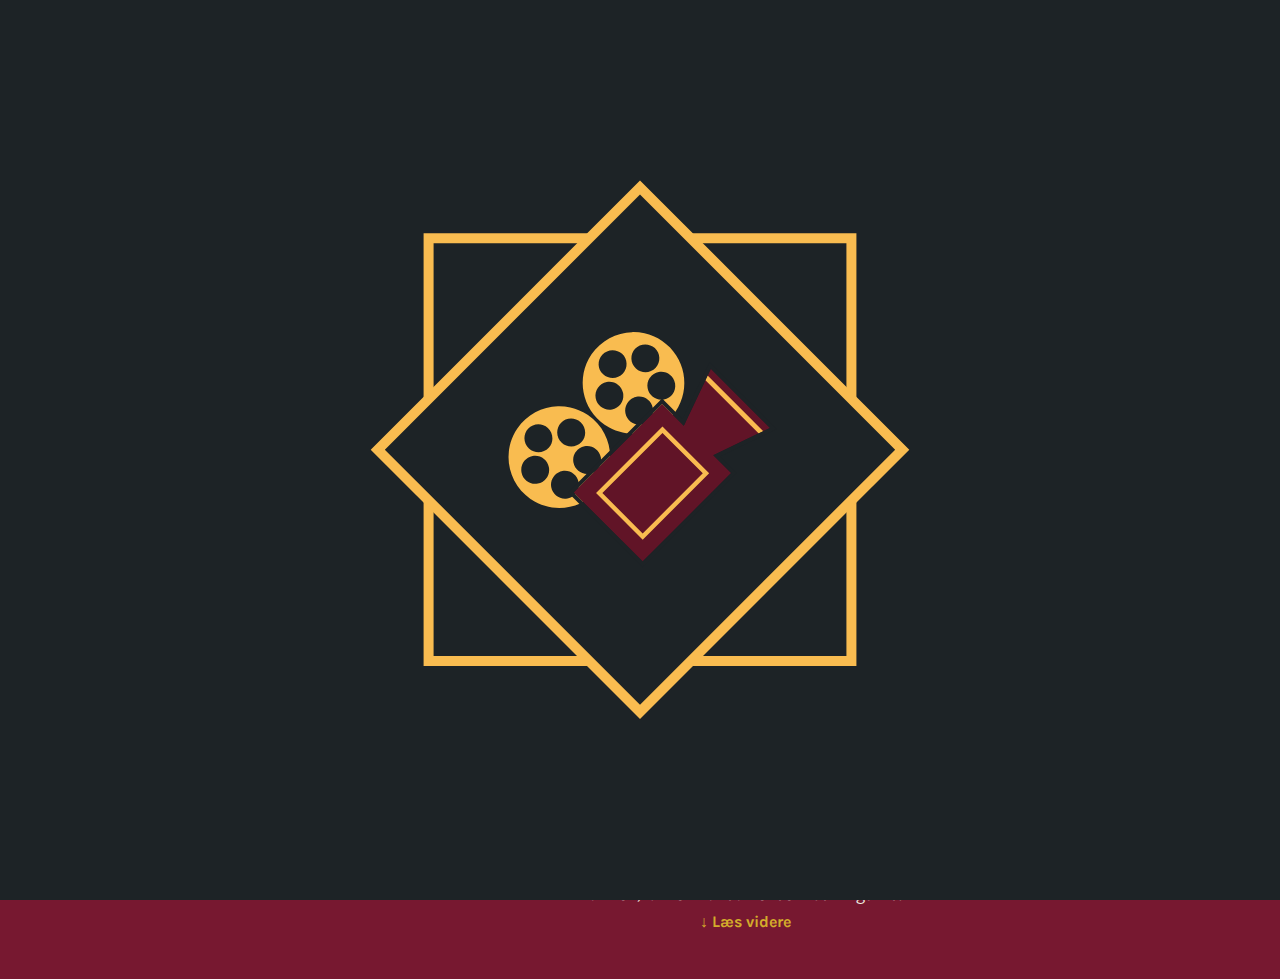
==== index.html @ 30d6ec45 "fixing again..." ====
<!DOCTYPE html>
<html lang="da">

<head>
<!-- facebook Open Graph meta tags -->
    <meta property="og:title" content="Kino Biografen | Home" />
    <meta property="og:url" content="kino.dk/index" />
    <meta property="og:image" content="assets/logo/logo.svg" />
    <!-- <meta property="og:image:width" content="1200" />
    <meta property="og:image:height" content="630" /> -->
    <meta property="og:type" content="website" />
    <meta property="og:description" content="Kino er en lille biograf med speciale i kulturaktuelle og alternative filmoplevelser." />
    <meta property="og:locale" content="da" />
<!-- facebook Open Graph meta tags ends here -->

    <link rel="icon" href="assets/logo/logo.svg">
    <meta name="title" content="Kino Biografen | Home"/>
    <meta name="description" content="Lille biograf med speciale i kulturaktuelle og alternative filmoplevelser.">
    <meta name="keywords" content="Kino, Biograf, Kulturaktuelle, Alternative, Film, Oplevelser, Hygge, Popkorn, Biffen, Café">
    <meta name="robots" content="all" />
    <meta http-equiv="X-UA-Compatible" content="IE=edge">
    <meta name="viewport" content="width=device-width, initial-scale=1.0">    <link rel="stylesheet" href="assets/css/slider.css">

    <meta name="viewport" content="width=device-width, initial-scale=1.0">
    <!-- STYLESHEETS -->
    <link rel="stylesheet" href="assets/css/header.css">
    <link rel="stylesheet" href="assets/css/main.css">
    <link rel="stylesheet" href="assets/css/index.css">

    <link href="/_FILES/webfonts/all.css" rel="stylesheet">
    <!-- JAVASCRIPT -->
    <script src="assets/js/slider.js" defer></script>
    <script src="assets/js/scripts.js" defer></script>
    <script src="./assets/js/scripts.js" defer></script>
    <script src="assets/js/header.js" defer></script>
    <title>Biografen | Home</title>
</head>

<body>

    <div class="loader">
        <?xml version="1.0" encoding="utf-8"?>
        <!-- Generator: Adobe Illustrator 25.4.1, SVG Export Plug-In . SVG Version: 6.00 Build 0)  -->
        <svg version="1.1" id="loader" xmlns="http://www.w3.org/2000/svg" xmlns:xlink="http://www.w3.org/1999/xlink" x="0px" y="0px"
             viewBox="0 0 288.17 309.87" enable-background="new 0 0 288.17 309.87" xml:space="preserve">
        <rect id="background2" x="38.31" y="49.17" transform="matrix(-1 8.315230e-15 -8.315230e-15 -1 288.167 309.8738)" fill="#1D2326" stroke="#F9BC50" stroke-width="5" stroke-miterlimit="10" width="211.54" height="211.54"/>
        <rect id="background1" x="51.31" y="62.17" transform="matrix(-0.7071 0.7071 -0.7071 -0.7071 355.5228 162.6114)" fill="#1D2326" stroke="#F9BC50" stroke-width="5" stroke-miterlimit="10" width="185.54" height="185.54"/>
        <g id="Camera">
            <path id="wheel2" fill="#F9BC50" d="M118.05,137.64c-2.76-1.88-5.75-3.14-8.83-3.8c-1.83-0.41-3.69-0.6-5.54-0.6h-0.14
                c-0.18,0-0.36,0-0.54,0.01c-7.87,0.24-15.52,4.12-20.29,11.12c-7.9,11.62-4.88,27.43,6.72,35.33l0.28,0.19
                c7.53,4.98,16.77,5.44,24.46,1.99c4.15-1.86,7.85-4.86,10.6-8.89C132.67,161.37,129.66,145.55,118.05,137.64z M104.5,141.61
                c2.58-2.82,7.02-3,9.88-0.38c2.85,2.63,3.05,7.04,0.44,9.87c-2.61,2.84-7.02,3.01-9.88,0.38
                C102.09,148.86,101.89,144.44,104.5,141.61z M88.1,144.5c2.62-2.84,7.04-3.01,9.89-0.38c2.85,2.62,3.04,7.05,0.44,9.88
                c-2.61,2.83-7.02,2.99-9.89,0.37C85.69,151.74,85.5,147.33,88.1,144.5z M84.78,166.12c-0.61-3.73,1.85-7.27,5.56-7.98
                c3.79-0.72,7.43,1.77,8.16,5.58c0.04,0.22,0.08,0.45,0.1,0.67v0.03c0.32,3.55-2.08,6.81-5.63,7.49c-3.76,0.72-7.43-1.78-8.16-5.59
                c-0.01-0.04-0.01-0.07-0.02-0.1C84.78,166.19,84.78,166.15,84.78,166.12z M108.36,179.24c-0.05,0.02-0.1,0.04-0.16,0.04
                c-0.08,0.02-0.16,0.04-0.24,0.06c-0.1,0.02-0.19,0.03-0.29,0.05c-3.73,0.61-7.27-1.87-7.98-5.61c-0.65-3.38,1.25-6.66,4.34-7.85
                c0.07-0.03,0.13-0.06,0.2-0.06c0.32-0.12,0.66-0.21,1-0.28c3.78-0.72,7.42,1.79,8.15,5.6c0.55,2.88-0.74,5.68-3.04,7.17
                C109.75,178.76,109.08,179.06,108.36,179.24z M118.94,166.98c-3.78,0.72-7.42-1.79-8.15-5.6c-0.36-1.85,0.05-3.67,1-5.13
                c0.08-0.11,0.17-0.23,0.25-0.34c0.98-1.37,2.49-2.38,4.28-2.72c3.79-0.72,7.43,1.78,8.16,5.59c0.02,0.1,0.04,0.19,0.04,0.29
                C125.08,162.77,122.63,166.27,118.94,166.98z"/>
            <path id="wheel1" fill="#F9BC50" d="M155.17,100.52c-2.76-1.88-5.75-3.14-8.83-3.8c-1.83-0.41-3.69-0.6-5.54-0.6h-0.14
                c-0.18,0-0.36,0-0.54,0.01c-7.87,0.24-15.52,4.12-20.29,11.12c-7.9,11.62-4.88,27.43,6.72,35.33l0.28,0.19
                c7.53,4.98,16.77,5.44,24.46,1.99c4.15-1.86,7.85-4.86,10.6-8.89C169.79,124.25,166.78,108.43,155.17,100.52z M141.62,104.49
                c2.58-2.82,7.02-3,9.88-0.38c2.85,2.63,3.05,7.04,0.44,9.87c-2.61,2.84-7.02,3.01-9.88,0.38
                C139.21,111.74,139.01,107.32,141.62,104.49z M125.22,107.38c2.62-2.84,7.04-3.01,9.89-0.38c2.85,2.62,3.04,7.05,0.44,9.88
                c-2.61,2.83-7.02,2.99-9.89,0.37C122.81,114.62,122.62,110.21,125.22,107.38z M121.9,129c-0.61-3.73,1.85-7.27,5.56-7.98
                c3.79-0.72,7.43,1.77,8.16,5.58c0.04,0.22,0.08,0.45,0.1,0.67v0.03c0.32,3.55-2.08,6.81-5.63,7.49c-3.76,0.72-7.43-1.78-8.16-5.59
                c-0.01-0.04-0.01-0.07-0.02-0.1C121.9,129.07,121.9,129.03,121.9,129z M145.48,142.12c-0.05,0.02-0.1,0.04-0.16,0.04
                c-0.08,0.02-0.16,0.04-0.24,0.06c-0.1,0.02-0.19,0.03-0.29,0.05c-3.73,0.61-7.27-1.87-7.98-5.61c-0.65-3.38,1.25-6.66,4.34-7.85
                c0.07-0.03,0.13-0.06,0.2-0.06c0.32-0.12,0.66-0.21,1-0.28c3.78-0.72,7.42,1.79,8.15,5.6c0.55,2.88-0.74,5.68-3.04,7.17
                C146.87,141.64,146.2,141.94,145.48,142.12z M156.06,129.86c-3.78,0.72-7.42-1.79-8.15-5.6c-0.36-1.85,0.05-3.67,1-5.13
                c0.08-0.11,0.17-0.23,0.25-0.34c0.98-1.37,2.49-2.38,4.28-2.72c3.79-0.72,7.43,1.78,8.16,5.59c0.02,0.1,0.04,0.19,0.04,0.29
                C162.2,125.65,159.75,129.15,156.06,129.86z"/>
            <path fill="#611427" d="M166,142.97l-10.87-10.88l-44.28,44.28l34.55,34.55l44.28-44.28l-8.91-8.91l28.38-13.67l-29.62-29.62
                L166,142.97z"/>
            <g>
                <path fill="#F9BC50" d="M178.69,166.73l-33.24,33.24l-23.35-23.35l33.23-33.23l23.35,23.35L178.69,166.73z M145.43,196.82
                    l30.08-30.08l-20.18-20.18l-30.08,30.08L145.43,196.82z"/>
            </g>
            <g>
                <path fill="#F9BC50" d="M176.82,120.14l26.67,26.68l2.3-1.13l-27.86-27.86L176.82,120.14z"/>
            </g>
            <path fill="#1D2326" d="M179.53,114.44l29.62,29.62l-28.38,13.67l8.91,8.91l-44.28,44.28l-34.55-34.55l44.28-44.28L166,142.97
                L179.53,114.44L179.53,114.44z M178.94,111.02l-1.22,2.56l-12.32,25.96l-8.86-8.87l-1.41-1.41l-1.41,1.41l-44.28,44.28l-1.41,1.41
                l1.41,1.41l34.55,34.55l1.41,1.41l1.41-1.41l44.28-44.28l1.41-1.41l-1.41-1.41l-6.91-6.91l25.84-12.45l2.54-1.22l-1.99-1.99
                l-29.62-29.62L178.94,111.02L178.94,111.02z"/>
        </g>
        </svg>

<div id="zoomOut"></div>
    </div>

<!-- Header med navigation -->
<header id="header">
    <div id="header-wrap">
    <a href="index.html">
    <?xml version="1.0" encoding="utf-8"?>
    <!-- Generator: Adobe Illustrator 25.4.1, SVG Export Plug-In . SVG Version: 6.00 Build 0)  -->
    <svg version="1.1" id="header-logo" xmlns="http://www.w3.org/2000/svg" xmlns:xlink="http://www.w3.org/1999/xlink" x="0px" y="0px"
         viewBox="0 0 288.17 309.87" enable-background="new 0 0 288.17 309.87" xml:space="preserve">
    <rect id="background2" x="38.31" y="49.17" transform="matrix(-1 8.315230e-15 -8.315230e-15 -1 288.167 309.8738)" fill="#1D2326" stroke="#F9BC50" stroke-width="5" stroke-miterlimit="10" width="211.54" height="211.54"/>
    <rect id="background1" x="51.31" y="62.17" transform="matrix(-0.7071 0.7071 -0.7071 -0.7071 355.5228 162.6114)" fill="#1D2326" stroke="#F9BC50" stroke-width="5" stroke-miterlimit="10" width="185.54" height="185.54"/>
    <g id="Camera">
        <path id="wheel2" fill="#F9BC50" d="M118.05,137.64c-2.76-1.88-5.75-3.14-8.83-3.8c-1.83-0.41-3.69-0.6-5.54-0.6h-0.14
            c-0.18,0-0.36,0-0.54,0.01c-7.87,0.24-15.52,4.12-20.29,11.12c-7.9,11.62-4.88,27.43,6.72,35.33l0.28,0.19
            c7.53,4.98,16.77,5.44,24.46,1.99c4.15-1.86,7.85-4.86,10.6-8.89C132.67,161.37,129.66,145.55,118.05,137.64z M104.5,141.61
            c2.58-2.82,7.02-3,9.88-0.38c2.85,2.63,3.05,7.04,0.44,9.87c-2.61,2.84-7.02,3.01-9.88,0.38
            C102.09,148.86,101.89,144.44,104.5,141.61z M88.1,144.5c2.62-2.84,7.04-3.01,9.89-0.38c2.85,2.62,3.04,7.05,0.44,9.88
            c-2.61,2.83-7.02,2.99-9.89,0.37C85.69,151.74,85.5,147.33,88.1,144.5z M84.78,166.12c-0.61-3.73,1.85-7.27,5.56-7.98
            c3.79-0.72,7.43,1.77,8.16,5.58c0.04,0.22,0.08,0.45,0.1,0.67v0.03c0.32,3.55-2.08,6.81-5.63,7.49c-3.76,0.72-7.43-1.78-8.16-5.59
            c-0.01-0.04-0.01-0.07-0.02-0.1C84.78,166.19,84.78,166.15,84.78,166.12z M108.36,179.24c-0.05,0.02-0.1,0.04-0.16,0.04
            c-0.08,0.02-0.16,0.04-0.24,0.06c-0.1,0.02-0.19,0.03-0.29,0.05c-3.73,0.61-7.27-1.87-7.98-5.61c-0.65-3.38,1.25-6.66,4.34-7.85
            c0.07-0.03,0.13-0.06,0.2-0.06c0.32-0.12,0.66-0.21,1-0.28c3.78-0.72,7.42,1.79,8.15,5.6c0.55,2.88-0.74,5.68-3.04,7.17
            C109.75,178.76,109.08,179.06,108.36,179.24z M118.94,166.98c-3.78,0.72-7.42-1.79-8.15-5.6c-0.36-1.85,0.05-3.67,1-5.13
            c0.08-0.11,0.17-0.23,0.25-0.34c0.98-1.37,2.49-2.38,4.28-2.72c3.79-0.72,7.43,1.78,8.16,5.59c0.02,0.1,0.04,0.19,0.04,0.29
            C125.08,162.77,122.63,166.27,118.94,166.98z"/>
        <path id="wheel1" fill="#F9BC50" d="M155.17,100.52c-2.76-1.88-5.75-3.14-8.83-3.8c-1.83-0.41-3.69-0.6-5.54-0.6h-0.14
            c-0.18,0-0.36,0-0.54,0.01c-7.87,0.24-15.52,4.12-20.29,11.12c-7.9,11.62-4.88,27.43,6.72,35.33l0.28,0.19
            c7.53,4.98,16.77,5.44,24.46,1.99c4.15-1.86,7.85-4.86,10.6-8.89C169.79,124.25,166.78,108.43,155.17,100.52z M141.62,104.49
            c2.58-2.82,7.02-3,9.88-0.38c2.85,2.63,3.05,7.04,0.44,9.87c-2.61,2.84-7.02,3.01-9.88,0.38
            C139.21,111.74,139.01,107.32,141.62,104.49z M125.22,107.38c2.62-2.84,7.04-3.01,9.89-0.38c2.85,2.62,3.04,7.05,0.44,9.88
            c-2.61,2.83-7.02,2.99-9.89,0.37C122.81,114.62,122.62,110.21,125.22,107.38z M121.9,129c-0.61-3.73,1.85-7.27,5.56-7.98
            c3.79-0.72,7.43,1.77,8.16,5.58c0.04,0.22,0.08,0.45,0.1,0.67v0.03c0.32,3.55-2.08,6.81-5.63,7.49c-3.76,0.72-7.43-1.78-8.16-5.59
            c-0.01-0.04-0.01-0.07-0.02-0.1C121.9,129.07,121.9,129.03,121.9,129z M145.48,142.12c-0.05,0.02-0.1,0.04-0.16,0.04
            c-0.08,0.02-0.16,0.04-0.24,0.06c-0.1,0.02-0.19,0.03-0.29,0.05c-3.73,0.61-7.27-1.87-7.98-5.61c-0.65-3.38,1.25-6.66,4.34-7.85
            c0.07-0.03,0.13-0.06,0.2-0.06c0.32-0.12,0.66-0.21,1-0.28c3.78-0.72,7.42,1.79,8.15,5.6c0.55,2.88-0.74,5.68-3.04,7.17
            C146.87,141.64,146.2,141.94,145.48,142.12z M156.06,129.86c-3.78,0.72-7.42-1.79-8.15-5.6c-0.36-1.85,0.05-3.67,1-5.13
            c0.08-0.11,0.17-0.23,0.25-0.34c0.98-1.37,2.49-2.38,4.28-2.72c3.79-0.72,7.43,1.78,8.16,5.59c0.02,0.1,0.04,0.19,0.04,0.29
            C162.2,125.65,159.75,129.15,156.06,129.86z"/>
        <path fill="#611427" d="M166,142.97l-10.87-10.88l-44.28,44.28l34.55,34.55l44.28-44.28l-8.91-8.91l28.38-13.67l-29.62-29.62
            L166,142.97z"/>
        <g>
            <path fill="#F9BC50" d="M178.69,166.73l-33.24,33.24l-23.35-23.35l33.23-33.23l23.35,23.35L178.69,166.73z M145.43,196.82
                l30.08-30.08l-20.18-20.18l-30.08,30.08L145.43,196.82z"/>
        </g>
        <g>
            <path fill="#F9BC50" d="M176.82,120.14l26.67,26.68l2.3-1.13l-27.86-27.86L176.82,120.14z"/>
        </g>
        <path fill="#1D2326" d="M179.53,114.44l29.62,29.62l-28.38,13.67l8.91,8.91l-44.28,44.28l-34.55-34.55l44.28-44.28L166,142.97
            L179.53,114.44L179.53,114.44z M178.94,111.02l-1.22,2.56l-12.32,25.96l-8.86-8.87l-1.41-1.41l-1.41,1.41l-44.28,44.28l-1.41,1.41
            l1.41,1.41l34.55,34.55l1.41,1.41l1.41-1.41l44.28-44.28l1.41-1.41l-1.41-1.41l-6.91-6.91l25.84-12.45l2.54-1.22l-1.99-1.99
            l-29.62-29.62L178.94,111.02L178.94,111.02z"/>
    </g>
    </svg>
    </a>

        <ul id="quick-links">
            <li> <a href="ticket.html">Bestil billet</a></li>
            <li> <a href="about.html">Om Kino</a></li>
            <li> <a href="film.html">Aktuelle Film</a></li>
        </ul>

    <span id="burger">&#9776</span>
</div>
<nav id="navigation">
    <ul>
        <li id="kinoMain"><a href="about.html">Om kino</a>
            <ul id="kinoList">
                <li id="facilitiesMain"><a href="about.html">Faciliteterne</a>
                    <ul id="facilitiesList">
                        <li><a href="about.html">Salene</a></li>
                        <li><a href="about.html">Cafe</a></li>
                    </ul>
                </li>
            </ul>
        </li>
        <li><a href="arrangamenter.html">Arrangementer</a></li>
        <li id="moviesMain"><a href="film.html">Film</a>
            <ul id="moviesList">
                <li><a href="film.html">Aktuelle Film</a></li>
                <li><a href="film.html">Seniorfilm</a></li>
                <li><a href="film.html">Børnefilm</a></li>
            </ul>

        </li>
        <li><a id="ticketLink" href="ticket.html">Bestil billet</a></li>
        <li><a href="#footer">Kontakt</a></li>
    </ul>
</nav>
</header>

    <!-- Vores slider container  -->
    <section class="slideshow">
        <!-- Det her er antal billeder  -->
        <img src="assets/images/biograf.jpg" alt="Biograf Kino" class="slide">
        <img src="assets/images/14d42544dd9249c7b15fe2d405aeb2e8_biograf1.jpg" alt="Biograf Kino" class="slide">
        <img src="assets/images/Sal_01.jpg" alt="Biograf Kino" class="slide">
        <img src="assets/images/Horror-i-biograferne-2013.jpg" alt="Biograf Kino" class="slide">



        <!-- Prikker/dot m event til når man klikker -->
        <div class="dot-cont">
            <!-- 1 dot for hver slide -->
            <div class="dot" onclick="clickChangeSlide(0)"></div>
            <div class="dot" onclick="clickChangeSlide(1)"></div>
            <div class="dot" onclick="clickChangeSlide(2)"></div>
            <div class="dot" onclick="clickChangeSlide(3)"></div>
        </div>


    </header>

    <!-- aktuelle film section -->

    <section id="index">
        <h2>Aktuelle film</h2>
        <div class="figuregrid" id="figuregrid">
            <figure>
                <h2>Citizenfour</h2>
                <img src="/assets/images/poster/Poster-Citizenfour.jpg" alt="Kino biograf arrangamenter meetandgreet">
                <!-- video press play -->
                <a href="javascript:void(0);" onclick="playVideo('./assets/images/Media/Citizenfour.mp4');"><img id="playvideo1"src="/assets/images/playvideo.png" alt=""></a>
                <figcaption>
                    <p class="boldp">RESUMÉ</p>
                    <p>Dokumentarfilmen 'Citizenfour' handler om whistlebloweren Edward Snowden. Dokumentaristen Laura Poitras, var med helt fra starten og portrætterer Snowden gennem adskillige møder med ham.</p>
                    <p>Filmen tager sin begyndelse da Poitras flyver til Hong Kong, for at møde manden bag en række anonyme mails hun har modtaget. Det eneste de var underskrevet med var: Citizen Four. Han var klar til at afsløre hvordan NSA m.fl. benyttede sig af skjult overvågning.</p>
                    <p>Produktet er en thriller, der udfolder sig foran tilskueren.</p>
                </figcaption>
            </figure>

            <figure>
                <h2>Ida</h2>
                <img src="/assets/images/poster/Poster-Ida.gif" alt="Ida poster Kino biograf">
                <a href="javascript:void(0);" onclick="playVideo('./assets/images/Media/Ida_Official.mp4');"><img  id="playvideo2"src="/assets/images/playvideo.png" alt=""></a>
                <figcaption id="idafigcaption">
                    <p class="boldp">RESUMÉ</p>
                    <p>Det polske drama 'Ida' handler om en 17-årig pige, der i 1960ernes Polen er på vej til at blive nonne.</p>
                    <p>Ida er mere eller mindre vokset op på klostret og har ingen kontakt til sin familie. Alligevel føler den unge novice et stærkt behov for at opsøge sin eneste slægtning, morens søster Wanda, før hun tager sit klosterløfte.</p>
                    <p>Mosteren besidder en magtfuld stilling som højesteretsdommer, men lever derudover et lettere alkoholiseret og løssluppent liv langt fra Idas puritanske hverdag. Hun har gang på gang afvist sin nieces ønske om at komme på besøg, og da Ida pludseligt står uden for døren med et kors om halsen, og en beskeden bagage under armen, lukker Wanda hende modvilligt ind.</p>
                    <div class="toggleText texthidden">
                        <p>Snart opdager Ida sandheden om sin familie, der forsvandt under besættelsestiden, og i fællesskab med sin moster rejser den unge pige nu tilbage til sin fødeby for at afdække deres tragiske familiehistorie og muligvis lære sig selv bedre at kende.</p>
                        <p>’Ida’ er filmet i smukke sort/hvide billeder og kombinerer på én gang de barske realiteter fra jødeforfølgelsen under Anden Verdenskrig med fortællingen om en ung piges (dragende spillet af Agata Trzebuchowska) religiøse identitet samt spirende seksualitet.</p>
                        <p>Filmen, der er årets Oscar-kandidat fra Polen, indeholder desuden genregreb fra den klassiske road movie og er instrueret af Pawel Pawlikowski, der tidligere har stået bag ’My Summer of Love’ og ’The Woman in the Fifth’.</p>
                    </div>
                    <!-- video press play -->
                    <!-- "javascript:void(0);"" -> means that the page is not reloading, because it´s a "js link". a js function will happen -->
                    <p><a href="javascript:void(0);" onclick="toggleExpand(this);">↓ Læs videre</a></p>
                </figcaption>
            </figure>
        </div>
        <!-- hvor video spilles -->
        <div class="video">
            <img src="./assets/images/close.png" class="close" onclick="closeVideo();" alt="">
        </div>
    </section>

    <footer>
        <!-- Vigtige - kort info -->
        <div id="logodiv">
            <img src="assets/logo/logo.svg" alt="kino logo biograf">
            <h2>Kino</h2>
        </div>
        <div id="gridfooter">
            <div class="footerleft">
                <h3>
                    <i class="fab fa-facebook"></i>
                    <i class="fab fa-instagram"></i></h3>
                <h3><i class="fas fa-map-pin"></i>Haveje 33-35 • 1840 Avedøre</h3>
                <h3> <i class="fas fa-phone-alt"></i>55 33 23 16</h3>
                <h3><i class="fas fa-mail-bulk"></i>Biografen@mail.dk</h3>

            </div>

            <!-- Mere dyb info -->
            <article class="footerright">
                <span id="span">
                    <h4>Forestillinger:</h4>
                    <li> Senior Bio: Man.- Tor.: 14.00 - 16.00</li>
                    <li>Første Forestilling: 16.15 - 18.00</li>
                    <li>Anden Forestilling: 18.30 - 21.00</li>
                    <li>Anden Forestilling: 21.15 - 22.00</li>
                    <li>Fred. lørd. Midnat: 22.30 - 02.00</li>
                </span>
            </article>
        </div>
        <div id="sidsteinfo" style="text-align: center; padding-bottom:2em;">
                <p>Billettelefonen er åben 30 min før dagens første forestilling.</p>
                <p>Køb billetter online via: www.kino.dk</p>
        </div>
    </footer>
</body>

</html>
---- assets/css/slider.css ----
* {
  -webkit-box-sizing: border-box;
          box-sizing: border-box;
  margin: 0;
}

body .slideshow {
  display: -webkit-box;
  display: -ms-flexbox;
  display: flex;
  position: relative;
  width: 100%;
  height: 70vh;
  -webkit-box-pack: center;
      -ms-flex-pack: center;
          justify-content: center;
  -webkit-box-align: center;
      -ms-flex-align: center;
          align-items: center;
}

body .slideshow .slide {
  position: absolute;
  width: 100%;
  height: 70vh;
  display: none;
  z-index: 1;
  -webkit-box-pack: center;
      -ms-flex-pack: center;
          justify-content: center;
}

body .slideshow .active-slide {
  z-index: 10;
  display: -webkit-box;
  display: -ms-flexbox;
  display: flex;
  -webkit-animation: slideIn 2s cubic-bezier(0.7, 0, 0.3, 1) 0s 1 forwards;
          animation: slideIn 2s cubic-bezier(0.7, 0, 0.3, 1) 0s 1 forwards;
}

body .slideshow .prev-slide {
  display: -webkit-box;
  display: -ms-flexbox;
  display: flex;
}

body .slideshow .dot-cont {
  position: absolute;
  z-index: 11;
  bottom: 5px;
  width: 100px;
  height: 20px;
  display: -webkit-box;
  display: -ms-flexbox;
  display: flex;
  -webkit-box-pack: center;
      -ms-flex-pack: center;
          justify-content: center;
  -webkit-box-align: center;
      -ms-flex-align: center;
          align-items: center;
  border-radius: 10px;
}

body .slideshow .dot-cont .dot {
  margin: 5px;
  width: 50%;
  height: 75%;
  border-radius: 50%;
  background: grey;
}

body .slideshow .dot-cont .dot:hover {
  cursor: pointer;
  background: white;
}

body .slideshow .dot-cont .dot .active-dot {
  -webkit-animation: fadeIn 1s cubic-bezier(0.7, 0, 0.3, 1) 0s 1 forwards;
          animation: fadeIn 1s cubic-bezier(0.7, 0, 0.3, 1) 0s 1 forwards;
}

@-webkit-keyframes slideIn {
  0% {
    -webkit-transform: translate(-100vw, 0);
            transform: translate(-100vw, 0);
  }
  100% {
    -webkit-transform: translate(0, 0);
            transform: translate(0, 0);
  }
}

@keyframes slideIn {
  0% {
    -webkit-transform: translate(-100vw, 0);
            transform: translate(-100vw, 0);
  }
  100% {
    -webkit-transform: translate(0, 0);
            transform: translate(0, 0);
  }
}

@-webkit-keyframes fadeIn {
  0% {
    background: rgba(255, 255, 255, 0.5);
  }
  100% {
    background: rgba(255, 255, 255, 0.9);
  }
}

@keyframes fadeIn {
  0% {
    background: rgba(255, 255, 255, 0.5);
  }
  100% {
    background: rgba(255, 255, 255, 0.9);
  }
}
---- assets/css/header.css ----
/* HEADER MED NAVIGATION STYLING */
 @import url('https://fonts.googleapis.com/css2?family=Ephesis&display=swap');
 @import url('https://fonts.googleapis.com/css2?family=Karla:wght@200&display=swap');

:root {
--gold: #d3ac2b;
--bluegardient: linear-gradient(204deg, rgba(0, 0, 102, 1) 51%, rgba(0, 0, 64, 1) 72%);
--white:#f0f0e5;
--black: #1d2326;
--red-gardient: linear-gradient(204deg, rgba(119, 24, 48, 1) 51%, rgba(85, 16, 33, 1) 72%);
--red:#771830;
}

header a {
    color: var(--gold);
    text-decoration: none;
    font-family: 'Karla';
    transition: 200ms;
}
header a:hover {
    color: #fbcd35;
}

header li {
    list-style-type: none;
}

#header {
    position: sticky;
    top: 0;
    background-color: var(--black);
    z-index: 100;
}

#header-wrap {
    width: 95vw;
    display: flex;
    justify-content: left;
    align-items: center;
}

#header-logo {
    width: 7vw;
    padding: 1rem;  
}

#quick-links {
    display: flex;
}
#quick-links li {
    width: 15vw;
    font-size: 2rem;
    
}
#header-wrap span {
    margin-left: auto;
    color: var(--gold);
    font-size: 2rem;
    transition: 200ms;
    cursor: pointer;
}
#header-wrap span:hover {
    color: #fbcd35;
}

nav {
    display: none;
    position: absolute;
    top:10vh;
    right: 0;
    height: 100vh;
    background-color: var(--black);
    padding: 0.5rem;
}
.show-nav {
    display: block !important;
}
.show-nav-items {
    display: block !important;
}
nav li {
    color: var(--gold);
    font-family: 'Karla';
    font-size: 1.5rem;
    cursor: pointer;
    transition: 200ms;
    margin: 0 1rem 1rem 0;
}
nav li:hover {
    color: #fbcd35;
}
#kinoList, #facilitiesList, #moviesList {
    display: none;
    padding-left: 1rem;
}
#ticketLink {
    background-color: var(--gold);
    color: var(--white);
    padding: 0.5rem;
}
---- assets/css/main.css ----
@import url("https://fonts.googleapis.com/css2?family=Ephesis&display=swap");
@import url("https://fonts.googleapis.com/css2?family=Karla:wght@200&display=swap");
@import url("https://fonts.googleapis.com/css2?family=Ephesis&display=swap");
@import url("https://fonts.googleapis.com/css2?family=Karla:wght@200&display=swap");
@keyframes fadeOut {
  100% {
    opacity: 0;
    visibility: hidden;
  }
}

@keyframes Rotation {
  from {
    transform: rotateZ(0deg);
  }
  to {
    transform: rotateZ(360deg);
  }
}

@keyframes slideIn {
  0% {
    transform: translate(-100vw, 0);
  }
  100% {
    transform: translate(0, 0);
  }
}

@keyframes fadeIn {
  0% {
    background: rgba(255, 255, 255, 0.5);
  }
  100% {
    background: rgba(255, 255, 255, 0.9);
  }
}

* {
  margin: 0;
  padding: 0;
  text-decoration: none;
  list-style: none;
  box-sizing: border-box;
  font-family: "Karla", sans-serif;
  outline: none;
}

html {
  scroll-behavior: smooth;
}

body {
  background-color: #611427;
}

html {
  scroll-behavior: smooth;
}

body {
  background: #771830;
  box-sizing: border-box;
  font-family: 'Roboto', sans-serif;
  outline: none;
}

html {
  scroll-behavior: smooth;
}

.loader {
  position: absolute;
  width: 100%;
  height: 100vh;
  display: flex;
  justify-content: center;
  align-items: center;
  background-color: #1d2326;
  z-index: 90000;
}

.loader svg {
  width: 45vw;
}

.loader #wheel1,
.loader #wheel2 {
  animation-name: Rotation;
  animation-duration: 1s;
  animation-iteration-count: infinite;
  animation-timing-function: linear;
  animation-fill-mode: none;
  transform-origin: center;
  transform-box: fill-box;
}

.loader.hidden {
  animation: fadeOut 1s 2s ease forwards;
}

svg {
  width: 45vw;
}

#wheel1,
#wheel2 {
  animation-name: Rotation;
  animation-duration: 1s;
  animation-iteration-count: infinite;
  animation-timing-function: linear;
  animation-fill-mode: none;
  transform-origin: center;
  transform-box: fill-box;
}

.loader.hidden {
  animation: fadeOut 2s 2s linear forwards;
}

#zoomOut {
  position: absolute;
  width: 0vw;
  height: 0vw;
  background-color: #611427;
  border-radius: 50%;
  animation-name: zoomOut;
  animation-duration: 0.1s;
  animation-delay: 2s;
  animation-timing-function: ease-out;
  animation-fill-mode: forwards;
}

footer {
  background: #1d2326;
}

footer #logodiv {
  padding: 2em;
  padding-top: 5em;
}

footer #logodiv img {
  width: 15%;
  display: block;
  margin-left: auto;
  margin-right: auto;
  transform: rotate(30deg);
}

footer #logodiv h2 {
  color: #d3ac2b;
  font-family: 'Ephesis', cursive;
  font-size: 3em;
  text-align: center;
  padding: 3vh;
  margin: 0;
  padding: 0;
}

footer #gridfooter {
  display: grid;
  grid-template-columns: auto auto;
  padding: 0;
}

footer #gridfooter .footerleft {
  padding: 0;
}

footer #gridfooter .footerleft h3 {
  color: #f0f0e5;
  text-align: center;
  font-family: 'Karla', sans-serif;
  margin: 1em;
}

footer #gridfooter .footerleft #social {
  color: #f0f0e5;
  justify-content: center;
}

footer #gridfooter .footerleft i {
  margin-right: 0.5em;
}

footer #gridfooter .footerleft i:hover {
  color: #d3ac2b;
}

footer #gridfooter article.footerright {
  padding: 0 !important;
  text-align: center;
  padding: 2em;
  color: #f0f0e5;
  font-family: 'Karla', sans-serif;
  color: #f0f0e5;
}

footer #gridfooter article.footerright #span {
  color: #f0f0e5;
  text-align: center;
  font-family: 'Karla', sans-serif;
  margin: 1em;
}

footer #gridfooter article.footerright h4 {
  padding-bottom: 0.5em;
}

footer #gridfooter article.footerright li {
  list-style: none;
}

footer svg {
  width: 45vw;
}

footer #wheel1,
footer #wheel2 {
  animation-name: Rotation;
  animation-duration: 1s;
  animation-iteration-count: infinite;
  animation-timing-function: linear;
  animation-fill-mode: none;
  transform-origin: center;
  transform-box: fill-box;
}

footer .loader.hidden {
  animation: fadeOut 1s 2s ease forwards;
}

@media screen and (max-width: 800px) {
  footer #gridfooter {
    display: block;
  }
}

#loader {
  width: 45vw;
}

#wheel1,
#wheel2 {
  animation-name: Rotation;
  animation-duration: 1s;
  animation-iteration-count: infinite;
  animation-timing-function: linear;
  animation-fill-mode: none;
  transform-origin: center;
}

@keyframes Rotation {
  from {
    transform: rotateZ(0deg);
  }
  to {
    transform: rotateZ(360deg);
  }
}

@keyframes zoomOut {
  0% {
    width: 0;
    height: 0;
    border-radius: 50%;
  }
  100% {
    width: 100%;
    height: 100vh;
    border-radius: 0%;
  }
}

@keyframes fadeOut {
  100% {
    background-color: #611427;
    opacity: 0;
    visibility: hidden;
  }
}

.loader.hidden {
  animation: fadeOut 1s 2s ease forwards;
}
---- assets/css/index.css ----
@import url("https://fonts.googleapis.com/css2?family=Ephesis&display=swap");
@import url("https://fonts.googleapis.com/css2?family=Karla:wght@200&display=swap");
@keyframes fadeOut {
  100% {
    opacity: 0;
    visibility: hidden;
  }
}

@keyframes Rotation {
  from {
    transform: rotateZ(0deg);
  }
  to {
    transform: rotateZ(360deg);
  }
}

@keyframes slideIn {
  0% {
    transform: translate(-100vw, 0);
  }
  100% {
    transform: translate(0, 0);
  }
}

@keyframes fadeIn {
  0% {
    background: rgba(255, 255, 255, 0.5);
  }
  100% {
    background: rgba(255, 255, 255, 0.9);
  }
}

.slideshow {
  display: flex;
  position: relative;
  width: 100%;
  height: 70vh;
  justify-content: center;
  align-items: center;
}

.slideshow .slide {
  position: absolute;
  width: 100%;
  height: 70vh;
  display: none;
  z-index: 1;
  justify-content: center;
}

.slideshow .active-slide {
  z-index: 10;
  display: flex;
  animation: slideIn 2s cubic-bezier(0.7, 0, 0.3, 1) 0s 1 forwards;
}

.slideshow .prev-slide {
  display: flex;
}

.slideshow .dot-cont {
  position: absolute;
  z-index: 10;
  bottom: 5px;
  width: 100px;
  height: 20px;
  display: flex;
  justify-content: center;
  align-items: center;
  border-radius: 10px;
}

.slideshow .dot-cont .dot {
  margin: 5px;
  width: 50%;
  height: 75%;
  border-radius: 50%;
  background: #d3ac2b;
}

.slideshow .dot-cont .dot:hover {
  cursor: pointer;
  background: white;
}

.slideshow .dot-cont .dot .active-dot {
  animation: fadeIn 1s cubic-bezier(0.7, 0, 0.3, 1) 0s 1 forwards;
}

h2 {
  color: #d3ac2b;
  font-family: 'Ephesis', cursive;
  font-size: 3em;
  text-align: center;
  padding: 3vh;
}

p {
  color: #f0f0e5;
  font-family: 'Karla', sans-serif;
  margin-top: 0.5em;
}

a {
  text-decoration: none;
  color: #d3ac2b;
  font-weight: bold;
}

a:hover {
  color: #f0f0e5;
}

.figuregrid {
  display: grid;
  grid-template-columns: auto auto;
  position: relative;
}

.figuregrid figure {
  margin: 3em;
  text-align: center;
}

.figuregrid figure .boldp {
  font-weight: bold;
}

.figuregrid figure img {
  max-width: 80%;
  height: auto;
  opacity: 0.6;
}

.figuregrid figure #playvideo1 {
  position: absolute;
  width: 15%;
  top: 25%;
  left: 18%;
  opacity: 1;
}

.figuregrid figure #playvideo2 {
  position: absolute;
  width: 15%;
  top: 25%;
  left: 69%;
  opacity: 1;
}

.figuregrid figure .texthidden {
  display: none;
}

.video.active {
  visibility: visible;
}

.video {
  position: fixed;
  top: 50%;
  left: 50%;
  transform: translate(-50%, -50%);
  z-index: 10;
  background: rgba(0, 0, 0, 0.95);
  width: 100%;
  height: 100%;
  display: flex;
  justify-content: center;
  align-items: center;
  visibility: hidden;
}

.video video {
  position: relative;
  max-width: 80%;
  outline: none;
}

.close {
  position: absolute;
  top: 30px;
  right: 30px;
  cursor: pointer;
  filter: invert(1);
  max-width: 40px;
}

#aboutHeader {
  height: 80vh;
  background: url("/assets/images/Biograf (1).jpg");
  background-size: cover;
}

h1 {
  color: #d3ac2b;
  font-family: 'Ephesis', cursive;
  font-size: 3em;
  text-align: center;
  padding: 3vh;
  font-size: 4em;
  margin: 0;
  padding-bottom: 0;
}

#about figure {
  display: grid;
  grid-template-columns: 50% 50%;
  margin: 3em;
}

#about figure img {
  width: 100%;
}

#about figure p {
  column-count: 2;
  padding: 0 1.5em;
}

#about figure figcaption {
  border: 2px solid #1d2326;
}

#filmHeader {
  height: 80vh;
  background: url("/assets/images/Kultur_3D-film_06-0_423539a.jpg");
  background-size: cover;
}

@media screen and (max-width: 1200px) and (min-width: 800px) {
  .figuregrid {
    display: block;
  }
  .figuregrid img#playvideo1 {
    position: absolute;
    width: 25%;
    top: 15%;
    left: 38%;
    opacity: 1;
  }
  .figuregrid img#playvideo2 {
    position: absolute;
    width: 25%;
    top: 65%;
    left: 38%;
    opacity: 1;
  }
}

@media screen and (max-width: 800px) {
  .figuregrid {
    display: block;
  }
  .figuregrid img#playvideo1 {
    position: absolute;
    width: 25%;
    top: 15%;
    left: 38%;
    opacity: 1;
  }
  .figuregrid img#playvideo2 {
    position: absolute;
    width: 25%;
    top: 65%;
    left: 38%;
    opacity: 1;
  }
}
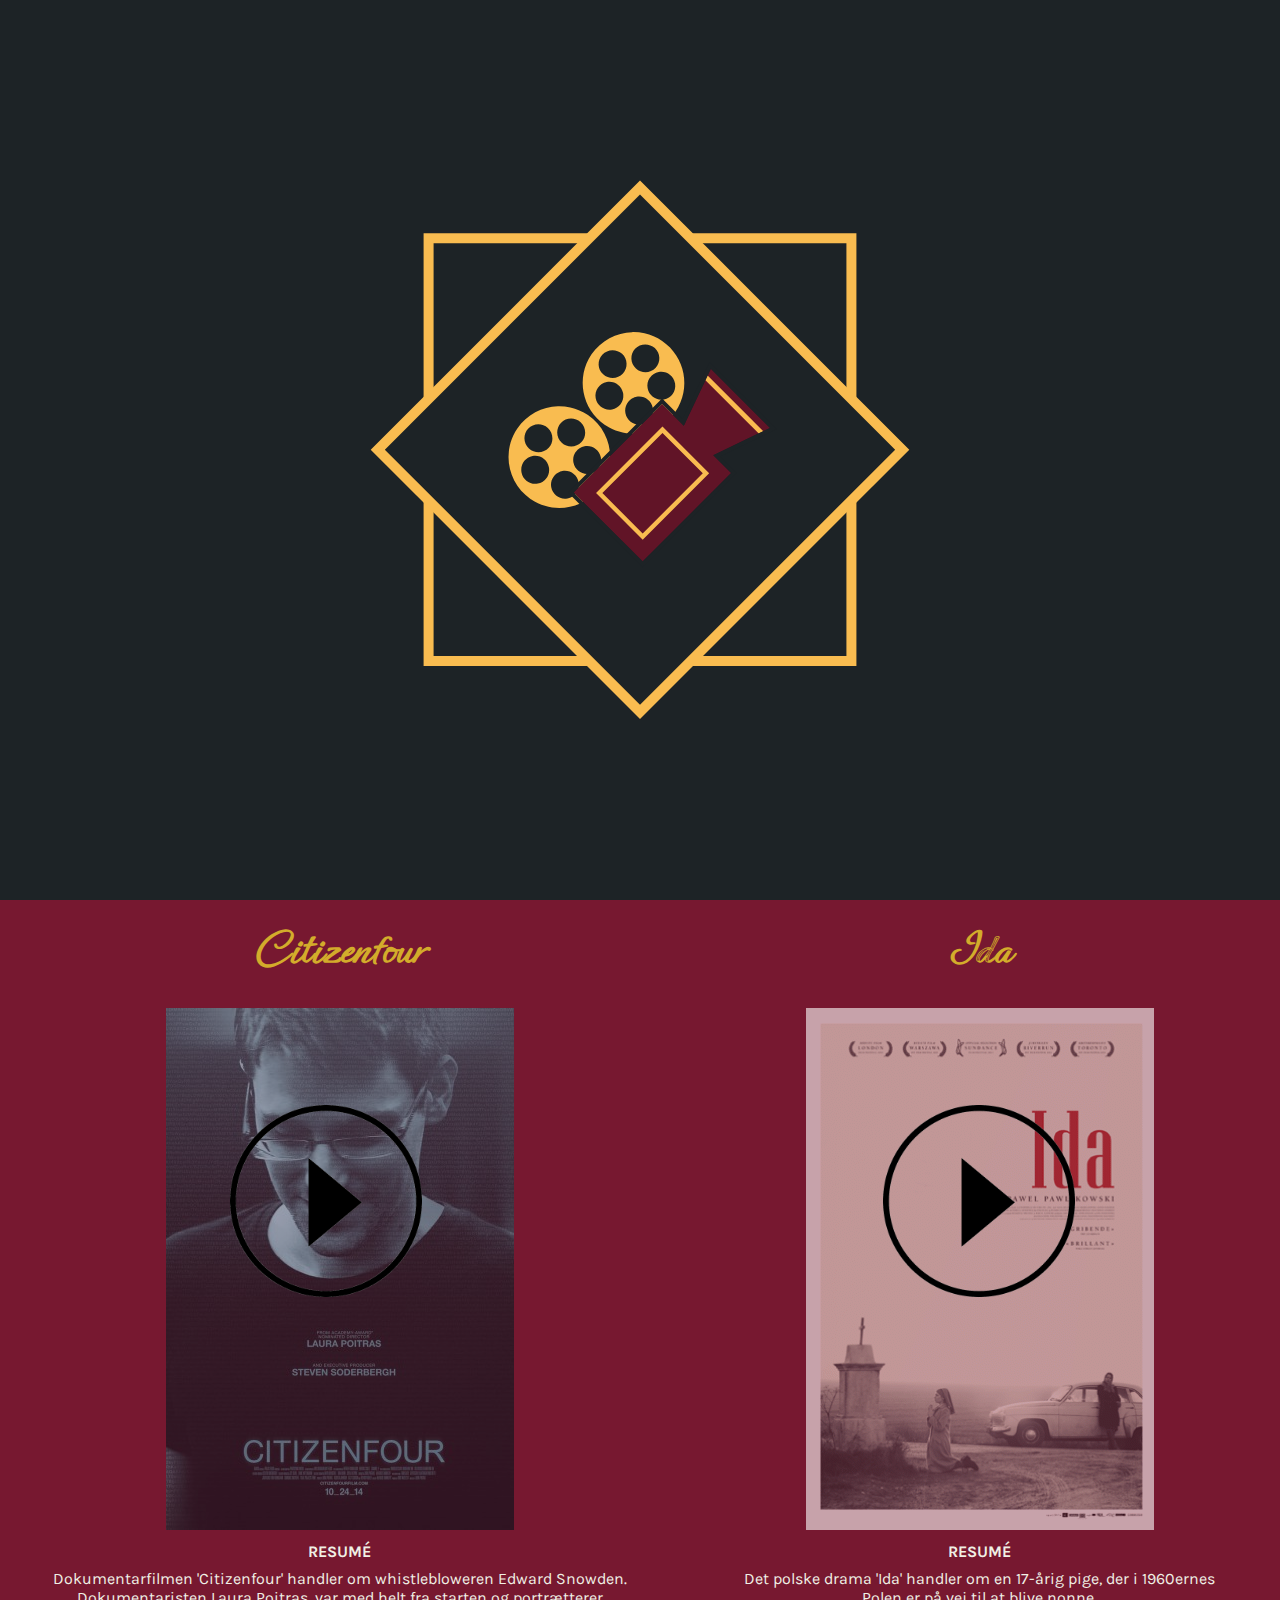
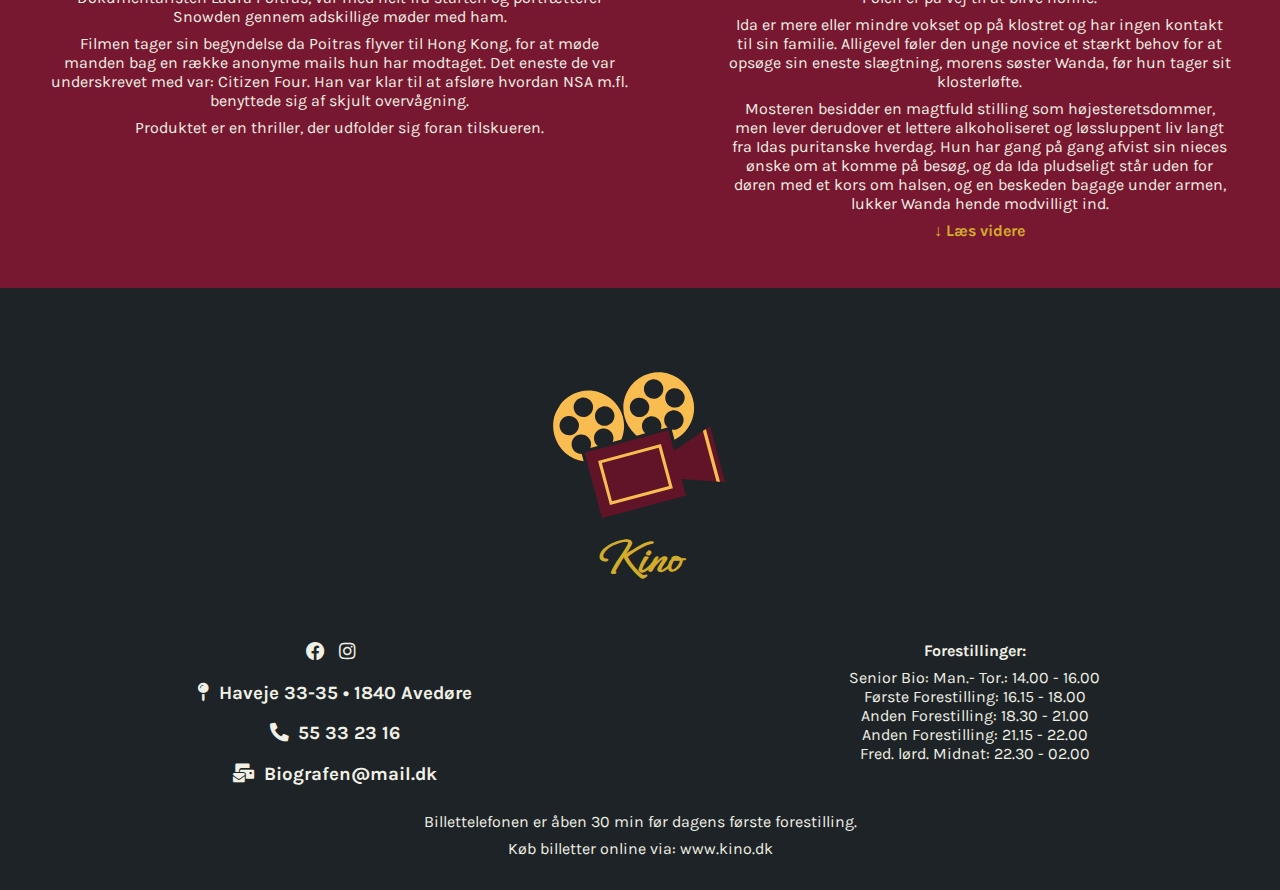
==== commit 2683f383: "fikset fejl" ====
--- a/index.html
+++ b/index.html
@@ -19,7 +19,8 @@
     <meta name="keywords" content="Kino, Biograf, Kulturaktuelle, Alternative, Film, Oplevelser, Hygge, Popkorn, Biffen, Café">
     <meta name="robots" content="all" />
     <meta http-equiv="X-UA-Compatible" content="IE=edge">
-    <meta name="viewport" content="width=device-width, initial-scale=1.0">    <link rel="stylesheet" href="assets/css/slider.css">
+    <meta name="viewport" content="width=device-width, initial-scale=1.0">   
+    <!-- <link rel="stylesheet" href="assets/css/slider.css"> -->
 
     <meta name="viewport" content="width=device-width, initial-scale=1.0">
     <!-- STYLESHEETS -->
@@ -31,7 +32,6 @@
     <!-- JAVASCRIPT -->
     <script src="assets/js/slider.js" defer></script>
     <script src="assets/js/scripts.js" defer></script>
-    <script src="./assets/js/scripts.js" defer></script>
     <script src="assets/js/header.js" defer></script>
     <title>Biografen | Home</title>
 </head>
@@ -198,9 +198,7 @@
             <div class="dot" onclick="clickChangeSlide(2)"></div>
             <div class="dot" onclick="clickChangeSlide(3)"></div>
         </div>
-
-
-    </header>
+    </section>
 
     <!-- aktuelle film section -->
 
--- a/assets/css/main.css
+++ b/assets/css/main.css
@@ -2,28 +2,69 @@
 @import url("https://fonts.googleapis.com/css2?family=Karla:wght@200&display=swap");
 @import url("https://fonts.googleapis.com/css2?family=Ephesis&display=swap");
 @import url("https://fonts.googleapis.com/css2?family=Karla:wght@200&display=swap");
-@keyframes fadeOut {
+@-webkit-keyframes fadeOut {
   100% {
     opacity: 0;
     visibility: hidden;
   }
 }
+@keyframes fadeOut {
+  100% {
+    opacity: 0;
+    visibility: hidden;
+  }
+}
+
+@-webkit-keyframes Rotation {
+  from {
+    -webkit-transform: rotateZ(0deg);
+            transform: rotateZ(0deg);
+  }
+  to {
+    -webkit-transform: rotateZ(360deg);
+            transform: rotateZ(360deg);
+  }
+}
 
 @keyframes Rotation {
   from {
-    transform: rotateZ(0deg);
+    -webkit-transform: rotateZ(0deg);
+            transform: rotateZ(0deg);
   }
   to {
-    transform: rotateZ(360deg);
+    -webkit-transform: rotateZ(360deg);
+            transform: rotateZ(360deg);
+  }
+}
+
+@-webkit-keyframes slideIn {
+  0% {
+    -webkit-transform: translate(-100vw, 0);
+            transform: translate(-100vw, 0);
+  }
+  100% {
+    -webkit-transform: translate(0, 0);
+            transform: translate(0, 0);
   }
 }
 
 @keyframes slideIn {
   0% {
-    transform: translate(-100vw, 0);
-  }
-  100% {
-    transform: translate(0, 0);
+    -webkit-transform: translate(-100vw, 0);
+            transform: translate(-100vw, 0);
+  }
+  100% {
+    -webkit-transform: translate(0, 0);
+            transform: translate(0, 0);
+  }
+}
+
+@-webkit-keyframes fadeIn {
+  0% {
+    background: rgba(255, 255, 255, 0.5);
+  }
+  100% {
+    background: rgba(255, 255, 255, 0.9);
   }
 }
 
@@ -41,7 +82,8 @@
   padding: 0;
   text-decoration: none;
   list-style: none;
-  box-sizing: border-box;
+  -webkit-box-sizing: border-box;
+          box-sizing: border-box;
   font-family: "Karla", sans-serif;
   outline: none;
 }
@@ -60,7 +102,8 @@
 
 body {
   background: #771830;
-  box-sizing: border-box;
+  -webkit-box-sizing: border-box;
+          box-sizing: border-box;
   font-family: 'Roboto', sans-serif;
   outline: none;
 }
@@ -73,9 +116,15 @@
   position: absolute;
   width: 100%;
   height: 100vh;
+  display: -webkit-box;
+  display: -ms-flexbox;
   display: flex;
-  justify-content: center;
-  align-items: center;
+  -webkit-box-pack: center;
+      -ms-flex-pack: center;
+          justify-content: center;
+  -webkit-box-align: center;
+      -ms-flex-align: center;
+          align-items: center;
   background-color: #1d2326;
   z-index: 90000;
 }
@@ -86,17 +135,24 @@
 
 .loader #wheel1,
 .loader #wheel2 {
-  animation-name: Rotation;
-  animation-duration: 1s;
-  animation-iteration-count: infinite;
-  animation-timing-function: linear;
-  animation-fill-mode: none;
-  transform-origin: center;
+  -webkit-animation-name: Rotation;
+          animation-name: Rotation;
+  -webkit-animation-duration: 1s;
+          animation-duration: 1s;
+  -webkit-animation-iteration-count: infinite;
+          animation-iteration-count: infinite;
+  -webkit-animation-timing-function: linear;
+          animation-timing-function: linear;
+  -webkit-animation-fill-mode: none;
+          animation-fill-mode: none;
+  -webkit-transform-origin: center;
+          transform-origin: center;
   transform-box: fill-box;
 }
 
 .loader.hidden {
-  animation: fadeOut 1s 2s ease forwards;
+  -webkit-animation: fadeOut 1s 2s ease forwards;
+          animation: fadeOut 1s 2s ease forwards;
 }
 
 svg {
@@ -105,17 +161,24 @@
 
 #wheel1,
 #wheel2 {
-  animation-name: Rotation;
-  animation-duration: 1s;
-  animation-iteration-count: infinite;
-  animation-timing-function: linear;
-  animation-fill-mode: none;
-  transform-origin: center;
+  -webkit-animation-name: Rotation;
+          animation-name: Rotation;
+  -webkit-animation-duration: 1s;
+          animation-duration: 1s;
+  -webkit-animation-iteration-count: infinite;
+          animation-iteration-count: infinite;
+  -webkit-animation-timing-function: linear;
+          animation-timing-function: linear;
+  -webkit-animation-fill-mode: none;
+          animation-fill-mode: none;
+  -webkit-transform-origin: center;
+          transform-origin: center;
   transform-box: fill-box;
 }
 
 .loader.hidden {
-  animation: fadeOut 2s 2s linear forwards;
+  -webkit-animation: fadeOut 2s 2s linear forwards;
+          animation: fadeOut 2s 2s linear forwards;
 }
 
 #zoomOut {
@@ -124,11 +187,16 @@
   height: 0vw;
   background-color: #611427;
   border-radius: 50%;
-  animation-name: zoomOut;
-  animation-duration: 0.1s;
-  animation-delay: 2s;
-  animation-timing-function: ease-out;
-  animation-fill-mode: forwards;
+  -webkit-animation-name: zoomOut;
+          animation-name: zoomOut;
+  -webkit-animation-duration: 0.1s;
+          animation-duration: 0.1s;
+  -webkit-animation-delay: 2s;
+          animation-delay: 2s;
+  -webkit-animation-timing-function: ease-out;
+          animation-timing-function: ease-out;
+  -webkit-animation-fill-mode: forwards;
+          animation-fill-mode: forwards;
 }
 
 footer {
@@ -145,7 +213,8 @@
   display: block;
   margin-left: auto;
   margin-right: auto;
-  transform: rotate(30deg);
+  -webkit-transform: rotate(30deg);
+          transform: rotate(30deg);
 }
 
 footer #logodiv h2 {
@@ -159,8 +228,10 @@
 }
 
 footer #gridfooter {
+  display: -ms-grid;
   display: grid;
-  grid-template-columns: auto auto;
+  -ms-grid-columns: auto auto;
+      grid-template-columns: auto auto;
   padding: 0;
 }
 
@@ -177,7 +248,9 @@
 
 footer #gridfooter .footerleft #social {
   color: #f0f0e5;
-  justify-content: center;
+  -webkit-box-pack: center;
+      -ms-flex-pack: center;
+          justify-content: center;
 }
 
 footer #gridfooter .footerleft i {
@@ -218,17 +291,24 @@
 
 footer #wheel1,
 footer #wheel2 {
-  animation-name: Rotation;
-  animation-duration: 1s;
-  animation-iteration-count: infinite;
-  animation-timing-function: linear;
-  animation-fill-mode: none;
-  transform-origin: center;
+  -webkit-animation-name: Rotation;
+          animation-name: Rotation;
+  -webkit-animation-duration: 1s;
+          animation-duration: 1s;
+  -webkit-animation-iteration-count: infinite;
+          animation-iteration-count: infinite;
+  -webkit-animation-timing-function: linear;
+          animation-timing-function: linear;
+  -webkit-animation-fill-mode: none;
+          animation-fill-mode: none;
+  -webkit-transform-origin: center;
+          transform-origin: center;
   transform-box: fill-box;
 }
 
 footer .loader.hidden {
-  animation: fadeOut 1s 2s ease forwards;
+  -webkit-animation: fadeOut 1s 2s ease forwards;
+          animation: fadeOut 1s 2s ease forwards;
 }
 
 @media screen and (max-width: 800px) {
@@ -243,24 +323,32 @@
 
 #wheel1,
 #wheel2 {
-  animation-name: Rotation;
-  animation-duration: 1s;
-  animation-iteration-count: infinite;
-  animation-timing-function: linear;
-  animation-fill-mode: none;
-  transform-origin: center;
+  -webkit-animation-name: Rotation;
+          animation-name: Rotation;
+  -webkit-animation-duration: 1s;
+          animation-duration: 1s;
+  -webkit-animation-iteration-count: infinite;
+          animation-iteration-count: infinite;
+  -webkit-animation-timing-function: linear;
+          animation-timing-function: linear;
+  -webkit-animation-fill-mode: none;
+          animation-fill-mode: none;
+  -webkit-transform-origin: center;
+          transform-origin: center;
 }
 
 @keyframes Rotation {
   from {
-    transform: rotateZ(0deg);
+    -webkit-transform: rotateZ(0deg);
+            transform: rotateZ(0deg);
   }
   to {
-    transform: rotateZ(360deg);
-  }
-}
-
-@keyframes zoomOut {
+    -webkit-transform: rotateZ(360deg);
+            transform: rotateZ(360deg);
+  }
+}
+
+@-webkit-keyframes zoomOut {
   0% {
     width: 0;
     height: 0;
@@ -273,6 +361,19 @@
   }
 }
 
+@keyframes zoomOut {
+  0% {
+    width: 0;
+    height: 0;
+    border-radius: 50%;
+  }
+  100% {
+    width: 100%;
+    height: 100vh;
+    border-radius: 0%;
+  }
+}
+
 @keyframes fadeOut {
   100% {
     background-color: #611427;
@@ -282,5 +383,6 @@
 }
 
 .loader.hidden {
-  animation: fadeOut 1s 2s ease forwards;
-}
+  -webkit-animation: fadeOut 1s 2s ease forwards;
+          animation: fadeOut 1s 2s ease forwards;
+}
--- a/assets/css/index.css
+++ b/assets/css/index.css
@@ -1,27 +1,68 @@
 @import url("https://fonts.googleapis.com/css2?family=Ephesis&display=swap");
 @import url("https://fonts.googleapis.com/css2?family=Karla:wght@200&display=swap");
-@keyframes fadeOut {
+@-webkit-keyframes fadeOut {
   100% {
     opacity: 0;
     visibility: hidden;
   }
 }
+@keyframes fadeOut {
+  100% {
+    opacity: 0;
+    visibility: hidden;
+  }
+}
+
+@-webkit-keyframes Rotation {
+  from {
+    -webkit-transform: rotateZ(0deg);
+            transform: rotateZ(0deg);
+  }
+  to {
+    -webkit-transform: rotateZ(360deg);
+            transform: rotateZ(360deg);
+  }
+}
 
 @keyframes Rotation {
   from {
-    transform: rotateZ(0deg);
+    -webkit-transform: rotateZ(0deg);
+            transform: rotateZ(0deg);
   }
   to {
-    transform: rotateZ(360deg);
+    -webkit-transform: rotateZ(360deg);
+            transform: rotateZ(360deg);
+  }
+}
+
+@-webkit-keyframes slideIn {
+  0% {
+    -webkit-transform: translate(-100vw, 0);
+            transform: translate(-100vw, 0);
+  }
+  100% {
+    -webkit-transform: translate(0, 0);
+            transform: translate(0, 0);
   }
 }
 
 @keyframes slideIn {
   0% {
-    transform: translate(-100vw, 0);
-  }
-  100% {
-    transform: translate(0, 0);
+    -webkit-transform: translate(-100vw, 0);
+            transform: translate(-100vw, 0);
+  }
+  100% {
+    -webkit-transform: translate(0, 0);
+            transform: translate(0, 0);
+  }
+}
+
+@-webkit-keyframes fadeIn {
+  0% {
+    background: rgba(255, 255, 255, 0.5);
+  }
+  100% {
+    background: rgba(255, 255, 255, 0.9);
   }
 }
 
@@ -35,12 +76,18 @@
 }
 
 .slideshow {
+  display: -webkit-box;
+  display: -ms-flexbox;
   display: flex;
   position: relative;
   width: 100%;
   height: 70vh;
-  justify-content: center;
-  align-items: center;
+  -webkit-box-pack: center;
+      -ms-flex-pack: center;
+          justify-content: center;
+  -webkit-box-align: center;
+      -ms-flex-align: center;
+          align-items: center;
 }
 
 .slideshow .slide {
@@ -49,16 +96,23 @@
   height: 70vh;
   display: none;
   z-index: 1;
-  justify-content: center;
+  -webkit-box-pack: center;
+      -ms-flex-pack: center;
+          justify-content: center;
 }
 
 .slideshow .active-slide {
   z-index: 10;
-  display: flex;
-  animation: slideIn 2s cubic-bezier(0.7, 0, 0.3, 1) 0s 1 forwards;
+  display: -webkit-box;
+  display: -ms-flexbox;
+  display: flex;
+  -webkit-animation: slideIn 2s cubic-bezier(0.7, 0, 0.3, 1) 0s 1 forwards;
+          animation: slideIn 2s cubic-bezier(0.7, 0, 0.3, 1) 0s 1 forwards;
 }
 
 .slideshow .prev-slide {
+  display: -webkit-box;
+  display: -ms-flexbox;
   display: flex;
 }
 
@@ -68,9 +122,15 @@
   bottom: 5px;
   width: 100px;
   height: 20px;
-  display: flex;
-  justify-content: center;
-  align-items: center;
+  display: -webkit-box;
+  display: -ms-flexbox;
+  display: flex;
+  -webkit-box-pack: center;
+      -ms-flex-pack: center;
+          justify-content: center;
+  -webkit-box-align: center;
+      -ms-flex-align: center;
+          align-items: center;
   border-radius: 10px;
 }
 
@@ -88,7 +148,8 @@
 }
 
 .slideshow .dot-cont .dot .active-dot {
-  animation: fadeIn 1s cubic-bezier(0.7, 0, 0.3, 1) 0s 1 forwards;
+  -webkit-animation: fadeIn 1s cubic-bezier(0.7, 0, 0.3, 1) 0s 1 forwards;
+          animation: fadeIn 1s cubic-bezier(0.7, 0, 0.3, 1) 0s 1 forwards;
 }
 
 h2 {
@@ -116,8 +177,10 @@
 }
 
 .figuregrid {
+  display: -ms-grid;
   display: grid;
-  grid-template-columns: auto auto;
+  -ms-grid-columns: auto auto;
+      grid-template-columns: auto auto;
   position: relative;
 }
 
@@ -164,30 +227,39 @@
   position: fixed;
   top: 50%;
   left: 50%;
-  transform: translate(-50%, -50%);
+  -webkit-transform: translate(-50%, -50%);
+          transform: translate(-50%, -50%);
   z-index: 10;
   background: rgba(0, 0, 0, 0.95);
   width: 100%;
   height: 100%;
-  display: flex;
-  justify-content: center;
-  align-items: center;
+  display: -webkit-box;
+  display: -ms-flexbox;
+  display: flex;
+  -webkit-box-pack: center;
+      -ms-flex-pack: center;
+          justify-content: center;
+  -webkit-box-align: center;
+      -ms-flex-align: center;
+          align-items: center;
   visibility: hidden;
 }
 
 .video video {
   position: relative;
-  max-width: 80%;
+  max-width: 60%;
   outline: none;
 }
 
 .close {
   position: absolute;
-  top: 30px;
-  right: 30px;
+  right: 50px;
   cursor: pointer;
-  filter: invert(1);
+  -webkit-filter: invert(1);
+          filter: invert(1);
   max-width: 40px;
+  margin-right: 10%;
+  margin-bottom: 30%;
 }
 
 #aboutHeader {
@@ -208,8 +280,10 @@
 }
 
 #about figure {
+  display: -ms-grid;
   display: grid;
-  grid-template-columns: 50% 50%;
+  -ms-grid-columns: 50% 50%;
+      grid-template-columns: 50% 50%;
   margin: 3em;
 }
 
@@ -218,7 +292,8 @@
 }
 
 #about figure p {
-  column-count: 2;
+  -webkit-column-count: 2;
+          column-count: 2;
   padding: 0 1.5em;
 }
 
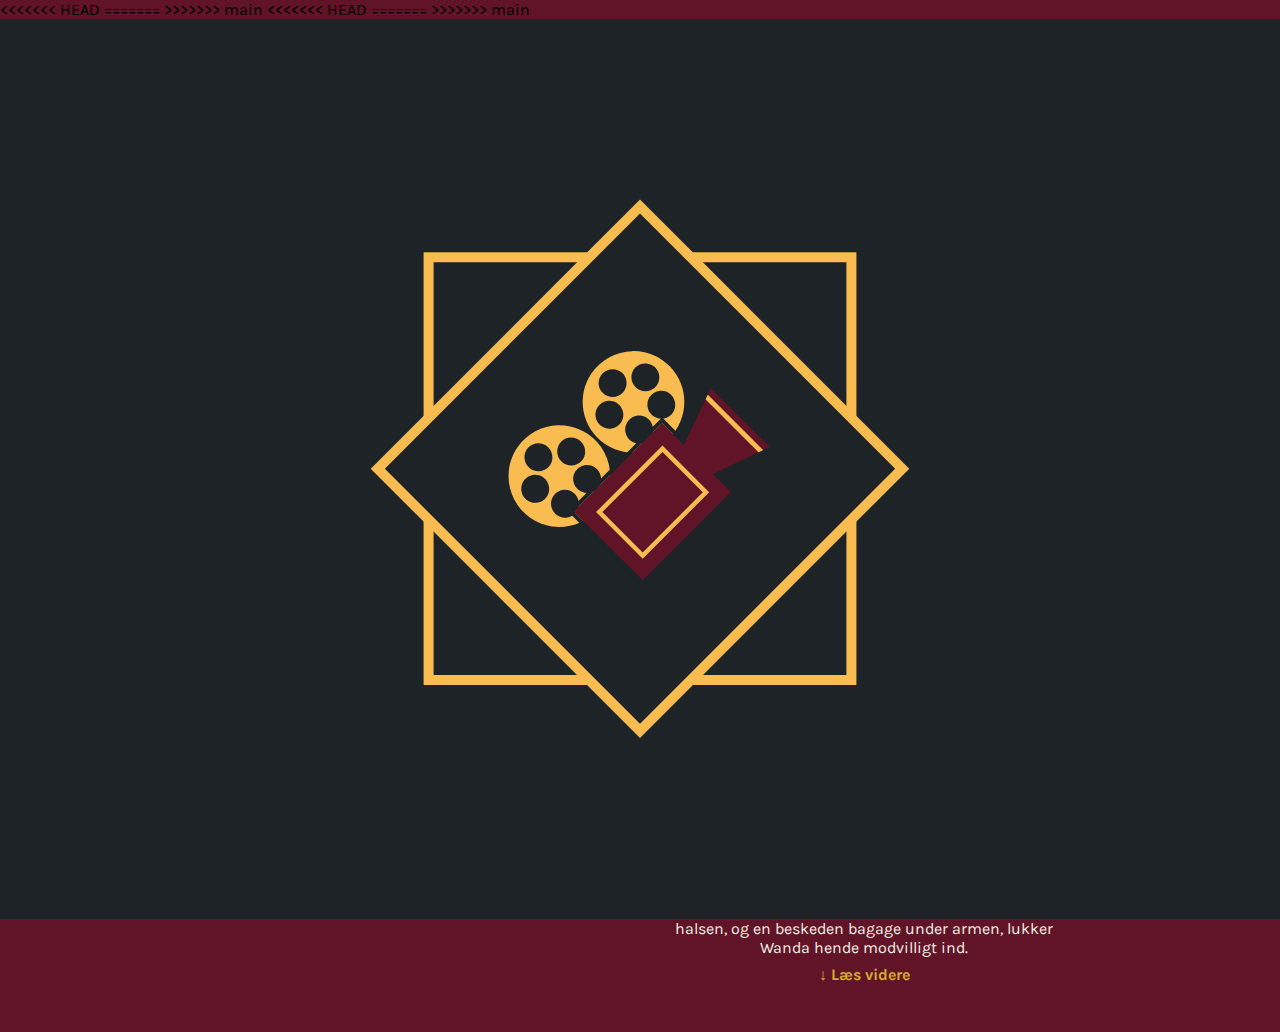
==== commit 1ef6b281: "Merge branch 'main' into jens2" ====
--- a/index.html
+++ b/index.html
@@ -27,11 +27,18 @@
     <link rel="stylesheet" href="assets/css/header.css">
     <link rel="stylesheet" href="assets/css/main.css">
     <link rel="stylesheet" href="assets/css/index.css">
-
+<<<<<<< HEAD
+=======
+
+>>>>>>> main
     <link href="/_FILES/webfonts/all.css" rel="stylesheet">
     <!-- JAVASCRIPT -->
     <script src="assets/js/slider.js" defer></script>
     <script src="assets/js/scripts.js" defer></script>
+<<<<<<< HEAD
+=======
+    <script src="./assets/js/scripts.js" defer></script>
+>>>>>>> main
     <script src="assets/js/header.js" defer></script>
     <title>Biografen | Home</title>
 </head>
@@ -180,6 +187,10 @@
 </nav>
 </header>
 
+<<<<<<< HEAD
+
+=======
+>>>>>>> main
     <!-- Vores slider container  -->
     <section class="slideshow">
         <!-- Det her er antal billeder  -->
@@ -198,9 +209,15 @@
             <div class="dot" onclick="clickChangeSlide(2)"></div>
             <div class="dot" onclick="clickChangeSlide(3)"></div>
         </div>
-    </section>
+
+
+    </header>
 
     <!-- aktuelle film section -->
+<<<<<<< HEAD
+
+=======
+>>>>>>> main
 
     <section id="index">
         <h2>Aktuelle film</h2>
--- a/assets/css/main.css
+++ b/assets/css/main.css
@@ -2,69 +2,28 @@
 @import url("https://fonts.googleapis.com/css2?family=Karla:wght@200&display=swap");
 @import url("https://fonts.googleapis.com/css2?family=Ephesis&display=swap");
 @import url("https://fonts.googleapis.com/css2?family=Karla:wght@200&display=swap");
-@-webkit-keyframes fadeOut {
+@keyframes fadeOut {
   100% {
     opacity: 0;
     visibility: hidden;
   }
 }
-@keyframes fadeOut {
-  100% {
-    opacity: 0;
-    visibility: hidden;
-  }
-}
-
-@-webkit-keyframes Rotation {
-  from {
-    -webkit-transform: rotateZ(0deg);
-            transform: rotateZ(0deg);
-  }
-  to {
-    -webkit-transform: rotateZ(360deg);
-            transform: rotateZ(360deg);
-  }
-}
 
 @keyframes Rotation {
   from {
-    -webkit-transform: rotateZ(0deg);
-            transform: rotateZ(0deg);
+    transform: rotateZ(0deg);
   }
   to {
-    -webkit-transform: rotateZ(360deg);
-            transform: rotateZ(360deg);
-  }
-}
-
-@-webkit-keyframes slideIn {
-  0% {
-    -webkit-transform: translate(-100vw, 0);
-            transform: translate(-100vw, 0);
-  }
-  100% {
-    -webkit-transform: translate(0, 0);
-            transform: translate(0, 0);
+    transform: rotateZ(360deg);
   }
 }
 
 @keyframes slideIn {
   0% {
-    -webkit-transform: translate(-100vw, 0);
-            transform: translate(-100vw, 0);
-  }
-  100% {
-    -webkit-transform: translate(0, 0);
-            transform: translate(0, 0);
-  }
-}
-
-@-webkit-keyframes fadeIn {
-  0% {
-    background: rgba(255, 255, 255, 0.5);
-  }
-  100% {
-    background: rgba(255, 255, 255, 0.9);
+    transform: translate(-100vw, 0);
+  }
+  100% {
+    transform: translate(0, 0);
   }
 }
 
@@ -82,8 +41,7 @@
   padding: 0;
   text-decoration: none;
   list-style: none;
-  -webkit-box-sizing: border-box;
-          box-sizing: border-box;
+  box-sizing: border-box;
   font-family: "Karla", sans-serif;
   outline: none;
 }
@@ -95,15 +53,22 @@
 body {
   background-color: #611427;
 }
+<<<<<<< HEAD
 
 html {
   scroll-behavior: smooth;
 }
 
+=======
+
+html {
+  scroll-behavior: smooth;
+}
+
+>>>>>>> main
 body {
   background: #771830;
-  -webkit-box-sizing: border-box;
-          box-sizing: border-box;
+  box-sizing: border-box;
   font-family: 'Roboto', sans-serif;
   outline: none;
 }
@@ -116,15 +81,9 @@
   position: absolute;
   width: 100%;
   height: 100vh;
-  display: -webkit-box;
-  display: -ms-flexbox;
   display: flex;
-  -webkit-box-pack: center;
-      -ms-flex-pack: center;
-          justify-content: center;
-  -webkit-box-align: center;
-      -ms-flex-align: center;
-          align-items: center;
+  justify-content: center;
+  align-items: center;
   background-color: #1d2326;
   z-index: 90000;
 }
@@ -135,50 +94,51 @@
 
 .loader #wheel1,
 .loader #wheel2 {
-  -webkit-animation-name: Rotation;
-          animation-name: Rotation;
-  -webkit-animation-duration: 1s;
-          animation-duration: 1s;
-  -webkit-animation-iteration-count: infinite;
-          animation-iteration-count: infinite;
-  -webkit-animation-timing-function: linear;
-          animation-timing-function: linear;
-  -webkit-animation-fill-mode: none;
-          animation-fill-mode: none;
-  -webkit-transform-origin: center;
-          transform-origin: center;
+  animation-name: Rotation;
+  animation-duration: 1s;
+  animation-iteration-count: infinite;
+  animation-timing-function: linear;
+  animation-fill-mode: none;
+  transform-origin: center;
   transform-box: fill-box;
 }
 
 .loader.hidden {
-  -webkit-animation: fadeOut 1s 2s ease forwards;
-          animation: fadeOut 1s 2s ease forwards;
+  animation: fadeOut 1s 2s ease forwards;
 }
 
 svg {
   width: 45vw;
 }
+<<<<<<< HEAD
 
 #wheel1,
 #wheel2 {
-  -webkit-animation-name: Rotation;
-          animation-name: Rotation;
-  -webkit-animation-duration: 1s;
-          animation-duration: 1s;
-  -webkit-animation-iteration-count: infinite;
-          animation-iteration-count: infinite;
-  -webkit-animation-timing-function: linear;
-          animation-timing-function: linear;
-  -webkit-animation-fill-mode: none;
-          animation-fill-mode: none;
-  -webkit-transform-origin: center;
-          transform-origin: center;
+  animation-name: Rotation;
+  animation-duration: 1s;
+  animation-iteration-count: infinite;
+  animation-timing-function: linear;
+  animation-fill-mode: none;
+  transform-origin: center;
   transform-box: fill-box;
 }
 
+=======
+
+#wheel1,
+#wheel2 {
+  animation-name: Rotation;
+  animation-duration: 1s;
+  animation-iteration-count: infinite;
+  animation-timing-function: linear;
+  animation-fill-mode: none;
+  transform-origin: center;
+  transform-box: fill-box;
+}
+
+>>>>>>> main
 .loader.hidden {
-  -webkit-animation: fadeOut 2s 2s linear forwards;
-          animation: fadeOut 2s 2s linear forwards;
+  animation: fadeOut 2s 2s linear forwards;
 }
 
 #zoomOut {
@@ -187,37 +147,35 @@
   height: 0vw;
   background-color: #611427;
   border-radius: 50%;
-  -webkit-animation-name: zoomOut;
-          animation-name: zoomOut;
-  -webkit-animation-duration: 0.1s;
-          animation-duration: 0.1s;
-  -webkit-animation-delay: 2s;
-          animation-delay: 2s;
-  -webkit-animation-timing-function: ease-out;
-          animation-timing-function: ease-out;
-  -webkit-animation-fill-mode: forwards;
-          animation-fill-mode: forwards;
-}
-
-footer {
+  animation-name: zoomOut;
+  animation-duration: 0.1s;
+  animation-delay: 2s;
+  animation-timing-function: ease-out;
+  animation-fill-mode: forwards;
+}
+
+#zoomOut footer {
   background: #1d2326;
 }
 
+<<<<<<< HEAD
+#zoomOut footer #logodiv {
+=======
 footer #logodiv {
+>>>>>>> main
   padding: 2em;
   padding-top: 5em;
 }
 
-footer #logodiv img {
+#zoomOut footer #logodiv img {
   width: 15%;
   display: block;
   margin-left: auto;
   margin-right: auto;
-  -webkit-transform: rotate(30deg);
-          transform: rotate(30deg);
-}
-
-footer #logodiv h2 {
+  transform: rotate(30deg);
+}
+
+#zoomOut footer #logodiv h2 {
   color: #d3ac2b;
   font-family: 'Ephesis', cursive;
   font-size: 3em;
@@ -227,41 +185,41 @@
   padding: 0;
 }
 
+<<<<<<< HEAD
+#zoomOut footer #gridfooter {
+=======
 footer #gridfooter {
-  display: -ms-grid;
+>>>>>>> main
   display: grid;
-  -ms-grid-columns: auto auto;
-      grid-template-columns: auto auto;
+  grid-template-columns: auto auto;
   padding: 0;
 }
 
-footer #gridfooter .footerleft {
+#zoomOut footer #gridfooter .footerleft {
   padding: 0;
 }
 
-footer #gridfooter .footerleft h3 {
+#zoomOut footer #gridfooter .footerleft h3 {
   color: #f0f0e5;
   text-align: center;
   font-family: 'Karla', sans-serif;
   margin: 1em;
 }
 
-footer #gridfooter .footerleft #social {
-  color: #f0f0e5;
-  -webkit-box-pack: center;
-      -ms-flex-pack: center;
-          justify-content: center;
-}
-
-footer #gridfooter .footerleft i {
+#zoomOut footer #gridfooter .footerleft #social {
+  color: #f0f0e5;
+  justify-content: center;
+}
+
+#zoomOut footer #gridfooter .footerleft i {
   margin-right: 0.5em;
 }
 
-footer #gridfooter .footerleft i:hover {
+#zoomOut footer #gridfooter .footerleft i:hover {
   color: #d3ac2b;
 }
 
-footer #gridfooter article.footerright {
+#zoomOut footer #gridfooter article.footerright {
   padding: 0 !important;
   text-align: center;
   padding: 2em;
@@ -270,94 +228,84 @@
   color: #f0f0e5;
 }
 
-footer #gridfooter article.footerright #span {
+#zoomOut footer #gridfooter article.footerright #span {
   color: #f0f0e5;
   text-align: center;
   font-family: 'Karla', sans-serif;
   margin: 1em;
 }
 
-footer #gridfooter article.footerright h4 {
+#zoomOut footer #gridfooter article.footerright h4 {
   padding-bottom: 0.5em;
 }
 
-footer #gridfooter article.footerright li {
+#zoomOut footer #gridfooter article.footerright li {
   list-style: none;
 }
 
-footer svg {
-  width: 45vw;
-}
-
+#zoomOut footer svg {
+  width: 45vw;
+}
+
+<<<<<<< HEAD
+#zoomOut footer #wheel1,
+#zoomOut footer #wheel2 {
+=======
 footer #wheel1,
 footer #wheel2 {
-  -webkit-animation-name: Rotation;
-          animation-name: Rotation;
-  -webkit-animation-duration: 1s;
-          animation-duration: 1s;
-  -webkit-animation-iteration-count: infinite;
-          animation-iteration-count: infinite;
-  -webkit-animation-timing-function: linear;
-          animation-timing-function: linear;
-  -webkit-animation-fill-mode: none;
-          animation-fill-mode: none;
-  -webkit-transform-origin: center;
-          transform-origin: center;
+>>>>>>> main
+  animation-name: Rotation;
+  animation-duration: 1s;
+  animation-iteration-count: infinite;
+  animation-timing-function: linear;
+  animation-fill-mode: none;
+  transform-origin: center;
   transform-box: fill-box;
 }
 
+<<<<<<< HEAD
+#zoomOut footer .loader.hidden {
+=======
 footer .loader.hidden {
-  -webkit-animation: fadeOut 1s 2s ease forwards;
-          animation: fadeOut 1s 2s ease forwards;
+>>>>>>> main
+  animation: fadeOut 1s 2s ease forwards;
 }
 
 @media screen and (max-width: 800px) {
-  footer #gridfooter {
+  #zoomOut footer #gridfooter {
     display: block;
   }
 }
 
+<<<<<<< HEAD
+#zoomOut #loader {
+  width: 45vw;
+}
+
+#zoomOut #wheel1,
+#zoomOut #wheel2 {
+=======
 #loader {
   width: 45vw;
 }
 
 #wheel1,
 #wheel2 {
-  -webkit-animation-name: Rotation;
-          animation-name: Rotation;
-  -webkit-animation-duration: 1s;
-          animation-duration: 1s;
-  -webkit-animation-iteration-count: infinite;
-          animation-iteration-count: infinite;
-  -webkit-animation-timing-function: linear;
-          animation-timing-function: linear;
-  -webkit-animation-fill-mode: none;
-          animation-fill-mode: none;
-  -webkit-transform-origin: center;
-          transform-origin: center;
+>>>>>>> main
+  animation-name: Rotation;
+  animation-duration: 1s;
+  animation-iteration-count: infinite;
+  animation-timing-function: linear;
+  animation-fill-mode: none;
+  transform-origin: center;
 }
 
 @keyframes Rotation {
   from {
-    -webkit-transform: rotateZ(0deg);
-            transform: rotateZ(0deg);
+    transform: rotateZ(0deg);
   }
   to {
-    -webkit-transform: rotateZ(360deg);
-            transform: rotateZ(360deg);
-  }
-}
-
-@-webkit-keyframes zoomOut {
-  0% {
-    width: 0;
-    height: 0;
-    border-radius: 50%;
-  }
-  100% {
-    width: 100%;
-    height: 100vh;
-    border-radius: 0%;
+    transform: rotateZ(360deg);
   }
 }
 
@@ -382,7 +330,10 @@
   }
 }
 
+<<<<<<< HEAD
+#zoomOut .loader.hidden {
+=======
 .loader.hidden {
-  -webkit-animation: fadeOut 1s 2s ease forwards;
-          animation: fadeOut 1s 2s ease forwards;
-}
+>>>>>>> main
+  animation: fadeOut 1s 2s ease forwards;
+}
--- a/assets/css/index.css
+++ b/assets/css/index.css
@@ -247,19 +247,18 @@
 
 .video video {
   position: relative;
-  max-width: 60%;
+  max-width: 80%;
   outline: none;
 }
 
 .close {
   position: absolute;
-  right: 50px;
+  top: 30px;
+  right: 30px;
   cursor: pointer;
   -webkit-filter: invert(1);
           filter: invert(1);
   max-width: 40px;
-  margin-right: 10%;
-  margin-bottom: 30%;
 }
 
 #aboutHeader {
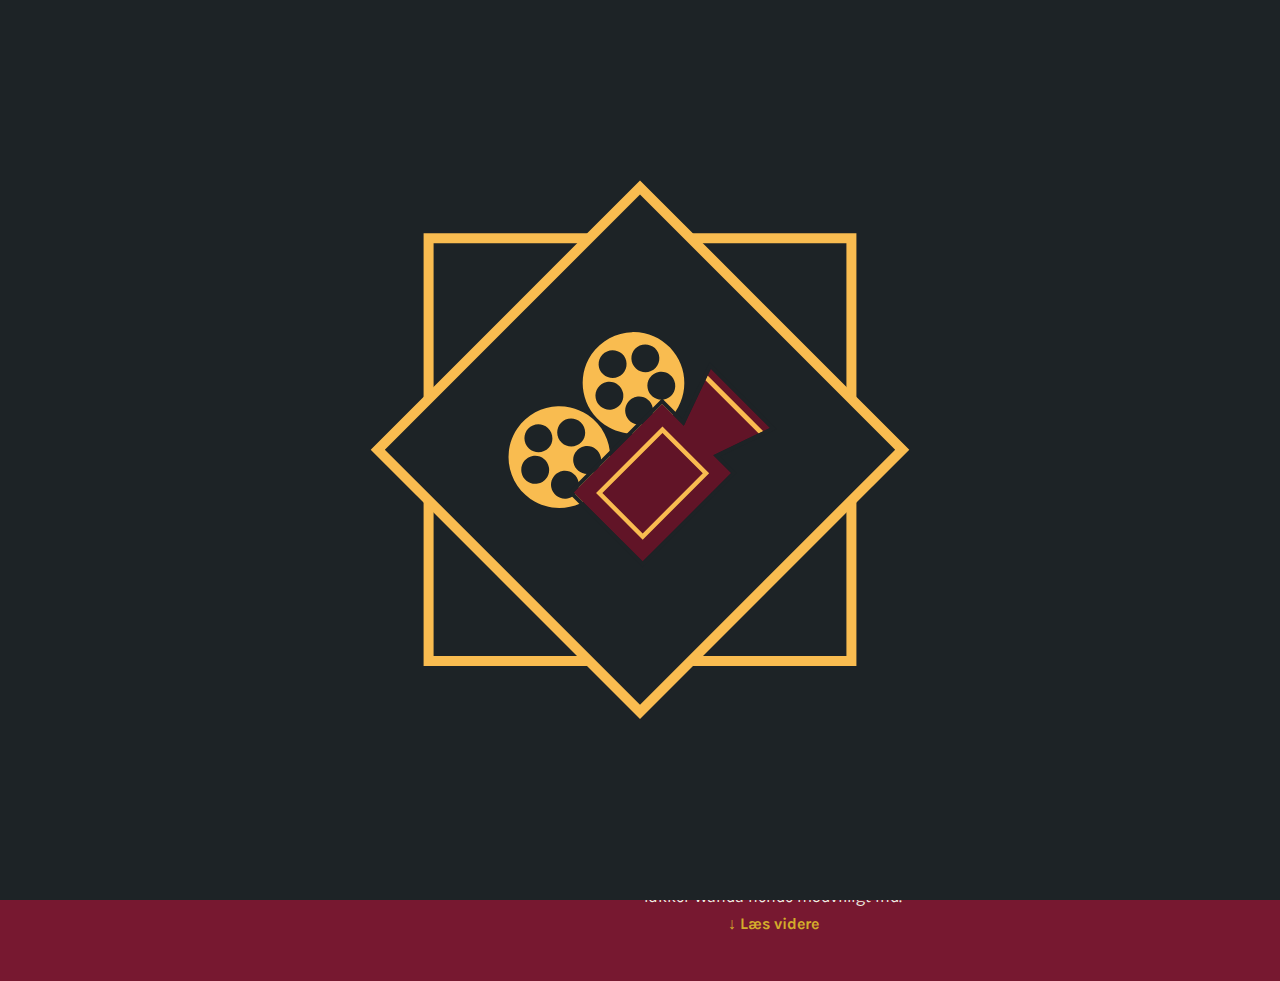
==== commit 863d6b27: "ticket html and css" ====
--- a/index.html
+++ b/index.html
@@ -19,7 +19,7 @@
     <meta name="keywords" content="Kino, Biograf, Kulturaktuelle, Alternative, Film, Oplevelser, Hygge, Popkorn, Biffen, Café">
     <meta name="robots" content="all" />
     <meta http-equiv="X-UA-Compatible" content="IE=edge">
-    <meta name="viewport" content="width=device-width, initial-scale=1.0">   
+    <meta name="viewport" content="width=device-width, initial-scale=1.0">
     <!-- <link rel="stylesheet" href="assets/css/slider.css"> -->
 
     <meta name="viewport" content="width=device-width, initial-scale=1.0">
@@ -27,18 +27,11 @@
     <link rel="stylesheet" href="assets/css/header.css">
     <link rel="stylesheet" href="assets/css/main.css">
     <link rel="stylesheet" href="assets/css/index.css">
-<<<<<<< HEAD
-=======
-
->>>>>>> main
+
     <link href="/_FILES/webfonts/all.css" rel="stylesheet">
     <!-- JAVASCRIPT -->
     <script src="assets/js/slider.js" defer></script>
     <script src="assets/js/scripts.js" defer></script>
-<<<<<<< HEAD
-=======
-    <script src="./assets/js/scripts.js" defer></script>
->>>>>>> main
     <script src="assets/js/header.js" defer></script>
     <title>Biografen | Home</title>
 </head>
@@ -187,10 +180,7 @@
 </nav>
 </header>
 
-<<<<<<< HEAD
-
-=======
->>>>>>> main
+
     <!-- Vores slider container  -->
     <section class="slideshow">
         <!-- Det her er antal billeder  -->
@@ -214,10 +204,7 @@
     </header>
 
     <!-- aktuelle film section -->
-<<<<<<< HEAD
-
-=======
->>>>>>> main
+
 
     <section id="index">
         <h2>Aktuelle film</h2>
--- a/assets/css/header.css
+++ b/assets/css/header.css
@@ -11,17 +11,17 @@
 --red:#771830;
 }
 
-header a {
+#header a {
     color: var(--gold);
     text-decoration: none;
     font-family: 'Karla';
     transition: 200ms;
 }
-header a:hover {
+#header a:hover {
     color: #fbcd35;
 }
 
-header li {
+#header li {
     list-style-type: none;
 }
 
@@ -41,7 +41,7 @@
 
 #header-logo {
     width: 7vw;
-    padding: 1rem;  
+    padding: 1rem;
 }
 
 #quick-links {
@@ -50,7 +50,7 @@
 #quick-links li {
     width: 15vw;
     font-size: 2rem;
-    
+
 }
 #header-wrap span {
     margin-left: auto;
@@ -63,7 +63,7 @@
     color: #fbcd35;
 }
 
-nav {
+#header nav {
     display: none;
     position: absolute;
     top:10vh;
@@ -78,7 +78,7 @@
 .show-nav-items {
     display: block !important;
 }
-nav li {
+#header nav li {
     color: var(--gold);
     font-family: 'Karla';
     font-size: 1.5rem;
@@ -86,7 +86,7 @@
     transition: 200ms;
     margin: 0 1rem 1rem 0;
 }
-nav li:hover {
+#header nav li:hover {
     color: #fbcd35;
 }
 #kinoList, #facilitiesList, #moviesList {
@@ -95,7 +95,6 @@
 }
 #ticketLink {
     background-color: var(--gold);
-    color: var(--white);
+    color: var(--white) !important;
     padding: 0.5rem;
 }
-
--- a/assets/css/main.css
+++ b/assets/css/main.css
@@ -53,19 +53,11 @@
 body {
   background-color: #611427;
 }
-<<<<<<< HEAD
 
 html {
   scroll-behavior: smooth;
 }
 
-=======
-
-html {
-  scroll-behavior: smooth;
-}
-
->>>>>>> main
 body {
   background: #771830;
   box-sizing: border-box;
@@ -110,7 +102,6 @@
 svg {
   width: 45vw;
 }
-<<<<<<< HEAD
 
 #wheel1,
 #wheel2 {
@@ -123,20 +114,6 @@
   transform-box: fill-box;
 }
 
-=======
-
-#wheel1,
-#wheel2 {
-  animation-name: Rotation;
-  animation-duration: 1s;
-  animation-iteration-count: infinite;
-  animation-timing-function: linear;
-  animation-fill-mode: none;
-  transform-origin: center;
-  transform-box: fill-box;
-}
-
->>>>>>> main
 .loader.hidden {
   animation: fadeOut 2s 2s linear forwards;
 }
@@ -158,11 +135,7 @@
   background: #1d2326;
 }
 
-<<<<<<< HEAD
-#zoomOut footer #logodiv {
-=======
 footer #logodiv {
->>>>>>> main
   padding: 2em;
   padding-top: 5em;
 }
@@ -185,11 +158,7 @@
   padding: 0;
 }
 
-<<<<<<< HEAD
-#zoomOut footer #gridfooter {
-=======
 footer #gridfooter {
->>>>>>> main
   display: grid;
   grid-template-columns: auto auto;
   padding: 0;
@@ -247,13 +216,8 @@
   width: 45vw;
 }
 
-<<<<<<< HEAD
-#zoomOut footer #wheel1,
-#zoomOut footer #wheel2 {
-=======
 footer #wheel1,
 footer #wheel2 {
->>>>>>> main
   animation-name: Rotation;
   animation-duration: 1s;
   animation-iteration-count: infinite;
@@ -263,11 +227,7 @@
   transform-box: fill-box;
 }
 
-<<<<<<< HEAD
-#zoomOut footer .loader.hidden {
-=======
 footer .loader.hidden {
->>>>>>> main
   animation: fadeOut 1s 2s ease forwards;
 }
 
@@ -277,21 +237,12 @@
   }
 }
 
-<<<<<<< HEAD
-#zoomOut #loader {
-  width: 45vw;
-}
-
-#zoomOut #wheel1,
-#zoomOut #wheel2 {
-=======
 #loader {
   width: 45vw;
 }
 
 #wheel1,
 #wheel2 {
->>>>>>> main
   animation-name: Rotation;
   animation-duration: 1s;
   animation-iteration-count: infinite;
@@ -330,10 +281,6 @@
   }
 }
 
-<<<<<<< HEAD
-#zoomOut .loader.hidden {
-=======
 .loader.hidden {
->>>>>>> main
   animation: fadeOut 1s 2s ease forwards;
 }
--- a/assets/css/index.css
+++ b/assets/css/index.css
@@ -1,347 +1,360 @@
 @import url("https://fonts.googleapis.com/css2?family=Ephesis&display=swap");
 @import url("https://fonts.googleapis.com/css2?family=Karla:wght@200&display=swap");
 @-webkit-keyframes fadeOut {
-  100% {
-    opacity: 0;
+    100% {
+        opacity: 0;
+        visibility: hidden;
+    }
+}
+
+@keyframes fadeOut {
+    100% {
+        opacity: 0;
+        visibility: hidden;
+    }
+}
+
+@-webkit-keyframes Rotation {
+    from {
+        -webkit-transform: rotateZ(0deg);
+        transform: rotateZ(0deg);
+    }
+    to {
+        -webkit-transform: rotateZ(360deg);
+        transform: rotateZ(360deg);
+    }
+}
+
+@keyframes Rotation {
+    from {
+        -webkit-transform: rotateZ(0deg);
+        transform: rotateZ(0deg);
+    }
+    to {
+        -webkit-transform: rotateZ(360deg);
+        transform: rotateZ(360deg);
+    }
+}
+
+@-webkit-keyframes slideIn {
+    0% {
+        -webkit-transform: translate(-100vw, 0);
+        transform: translate(-100vw, 0);
+    }
+    100% {
+        -webkit-transform: translate(0, 0);
+        transform: translate(0, 0);
+    }
+}
+
+@keyframes slideIn {
+    0% {
+        -webkit-transform: translate(-100vw, 0);
+        transform: translate(-100vw, 0);
+    }
+    100% {
+        -webkit-transform: translate(0, 0);
+        transform: translate(0, 0);
+    }
+}
+
+@-webkit-keyframes fadeIn {
+    0% {
+        background: rgba(255, 255, 255, 0.5);
+    }
+    100% {}
+    100% {
+        -webkit-transform: translate(0, 0);
+        transform: translate(0, 0);
+    }
+}
+
+@-webkit-keyframes fadeIn {
+    0% {
+        background: rgba(255, 255, 255, 0.5);
+    }
+    100% {
+        background: rgba(255, 255, 255, 0.9);
+    }
+}
+
+@keyframes fadeIn {
+    0% {
+        background: rgba(255, 255, 255, 0.5);
+    }
+    100% {
+        background: rgba(255, 255, 255, 0.9);
+    }
+}
+
+.slideshow {
+    display: -webkit-box;
+    display: -ms-flexbox;
+    display: flex;
+    position: relative;
+    width: 100%;
+    height: 70vh;
+    -webkit-box-pack: center;
+    -ms-flex-pack: center;
+    justify-content: center;
+    -webkit-box-align: center;
+    -ms-flex-align: center;
+    align-items: center;
+}
+
+.slideshow .slide {
+    position: absolute;
+    width: 100%;
+    height: 70vh;
+    display: none;
+    z-index: 1;
+    -webkit-box-pack: center;
+    -ms-flex-pack: center;
+    justify-content: center;
+}
+
+.slideshow .active-slide {
+    z-index: 10;
+    display: -webkit-box;
+    display: -ms-flexbox;
+    display: flex;
+    -webkit-animation: slideIn 2s cubic-bezier(0.7, 0, 0.3, 1) 0s 1 forwards;
+    animation: slideIn 2s cubic-bezier(0.7, 0, 0.3, 1) 0s 1 forwards;
+}
+
+.slideshow .prev-slide {
+    display: -webkit-box;
+    display: -ms-flexbox;
+    display: flex;
+}
+
+.slideshow .dot-cont {
+    position: absolute;
+    z-index: 10;
+    bottom: 5px;
+    width: 100px;
+    height: 20px;
+    display: -webkit-box;
+    display: -ms-flexbox;
+    display: flex;
+    -webkit-box-pack: center;
+    -ms-flex-pack: center;
+    justify-content: center;
+    -webkit-box-align: center;
+    -ms-flex-align: center;
+    align-items: center;
+    border-radius: 10px;
+}
+
+.slideshow .dot-cont .dot {
+    margin: 5px;
+    width: 50%;
+    height: 75%;
+    border-radius: 50%;
+    background: #d3ac2b;
+}
+
+.slideshow .dot-cont .dot:hover {
+    cursor: pointer;
+    background: white;
+}
+
+.slideshow .dot-cont .dot .active-dot {
+    -webkit-animation: fadeIn 1s cubic-bezier(0.7, 0, 0.3, 1) 0s 1 forwards;
+    animation: fadeIn 1s cubic-bezier(0.7, 0, 0.3, 1) 0s 1 forwards;
+}
+
+h2 {
+    color: #d3ac2b;
+    font-family: 'Ephesis', cursive;
+    font-size: 3em;
+    text-align: center;
+    padding: 3vh;
+}
+
+p {
+    color: #f0f0e5;
+    font-family: 'Karla', sans-serif;
+    margin-top: 0.5em;
+}
+
+a {
+    text-decoration: none;
+    color: #d3ac2b;
+    font-weight: bold;
+}
+
+a:hover {
+    color: #f0f0e5;
+}
+
+.figuregrid {
+    display: -ms-grid;
+    display: grid;
+    -ms-grid-columns: auto auto;
+    grid-template-columns: auto auto;
+    position: relative;
+}
+
+.figuregrid figure {
+    margin: 3em;
+    text-align: center;
+}
+
+.figuregrid figure .boldp {
+    font-weight: bold;
+}
+
+.figuregrid figure img {
+    max-width: 80%;
+    height: auto;
+    opacity: 0.6;
+}
+
+.figuregrid figure #playvideo1 {
+    position: absolute;
+    width: 15%;
+    top: 25%;
+    left: 18%;
+    opacity: 1;
+}
+
+.figuregrid figure #playvideo2 {
+    position: absolute;
+    width: 15%;
+    top: 25%;
+    left: 69%;
+    opacity: 1;
+}
+
+.figuregrid figure .texthidden {
+    display: none;
+}
+
+.video.active {
+    visibility: visible;
+}
+
+.video {
+    position: fixed;
+    top: 50%;
+    left: 50%;
+    -webkit-transform: translate(-50%, -50%);
+    transform: translate(-50%, -50%);
+    z-index: 10;
+    background: rgba(0, 0, 0, 0.95);
+    width: 100%;
+    height: 100%;
+    display: -webkit-box;
+    display: -ms-flexbox;
+    display: flex;
+    -webkit-box-pack: center;
+    -ms-flex-pack: center;
+    justify-content: center;
+    -webkit-box-align: center;
+    -ms-flex-align: center;
+    align-items: center;
     visibility: hidden;
-  }
-}
-@keyframes fadeOut {
-  100% {
-    opacity: 0;
-    visibility: hidden;
-  }
-}
-
-@-webkit-keyframes Rotation {
-  from {
-    -webkit-transform: rotateZ(0deg);
-            transform: rotateZ(0deg);
-  }
-  to {
-    -webkit-transform: rotateZ(360deg);
-            transform: rotateZ(360deg);
-  }
-}
-
-@keyframes Rotation {
-  from {
-    -webkit-transform: rotateZ(0deg);
-            transform: rotateZ(0deg);
-  }
-  to {
-    -webkit-transform: rotateZ(360deg);
-            transform: rotateZ(360deg);
-  }
-}
-
-@-webkit-keyframes slideIn {
-  0% {
-    -webkit-transform: translate(-100vw, 0);
-            transform: translate(-100vw, 0);
-  }
-  100% {
-    -webkit-transform: translate(0, 0);
-            transform: translate(0, 0);
-  }
-}
-
-@keyframes slideIn {
-  0% {
-    -webkit-transform: translate(-100vw, 0);
-            transform: translate(-100vw, 0);
-  }
-  100% {
-    -webkit-transform: translate(0, 0);
-            transform: translate(0, 0);
-  }
-}
-
-@-webkit-keyframes fadeIn {
-  0% {
-    background: rgba(255, 255, 255, 0.5);
-  }
-  100% {
-    background: rgba(255, 255, 255, 0.9);
-  }
-}
-
-@keyframes fadeIn {
-  0% {
-    background: rgba(255, 255, 255, 0.5);
-  }
-  100% {
-    background: rgba(255, 255, 255, 0.9);
-  }
-}
-
-.slideshow {
-  display: -webkit-box;
-  display: -ms-flexbox;
-  display: flex;
-  position: relative;
-  width: 100%;
-  height: 70vh;
-  -webkit-box-pack: center;
-      -ms-flex-pack: center;
-          justify-content: center;
-  -webkit-box-align: center;
-      -ms-flex-align: center;
-          align-items: center;
-}
-
-.slideshow .slide {
-  position: absolute;
-  width: 100%;
-  height: 70vh;
-  display: none;
-  z-index: 1;
-  -webkit-box-pack: center;
-      -ms-flex-pack: center;
-          justify-content: center;
-}
-
-.slideshow .active-slide {
-  z-index: 10;
-  display: -webkit-box;
-  display: -ms-flexbox;
-  display: flex;
-  -webkit-animation: slideIn 2s cubic-bezier(0.7, 0, 0.3, 1) 0s 1 forwards;
-          animation: slideIn 2s cubic-bezier(0.7, 0, 0.3, 1) 0s 1 forwards;
-}
-
-.slideshow .prev-slide {
-  display: -webkit-box;
-  display: -ms-flexbox;
-  display: flex;
-}
-
-.slideshow .dot-cont {
-  position: absolute;
-  z-index: 10;
-  bottom: 5px;
-  width: 100px;
-  height: 20px;
-  display: -webkit-box;
-  display: -ms-flexbox;
-  display: flex;
-  -webkit-box-pack: center;
-      -ms-flex-pack: center;
-          justify-content: center;
-  -webkit-box-align: center;
-      -ms-flex-align: center;
-          align-items: center;
-  border-radius: 10px;
-}
-
-.slideshow .dot-cont .dot {
-  margin: 5px;
-  width: 50%;
-  height: 75%;
-  border-radius: 50%;
-  background: #d3ac2b;
-}
-
-.slideshow .dot-cont .dot:hover {
-  cursor: pointer;
-  background: white;
-}
-
-.slideshow .dot-cont .dot .active-dot {
-  -webkit-animation: fadeIn 1s cubic-bezier(0.7, 0, 0.3, 1) 0s 1 forwards;
-          animation: fadeIn 1s cubic-bezier(0.7, 0, 0.3, 1) 0s 1 forwards;
-}
-
-h2 {
-  color: #d3ac2b;
-  font-family: 'Ephesis', cursive;
-  font-size: 3em;
-  text-align: center;
-  padding: 3vh;
-}
-
-p {
-  color: #f0f0e5;
-  font-family: 'Karla', sans-serif;
-  margin-top: 0.5em;
-}
-
-a {
-  text-decoration: none;
-  color: #d3ac2b;
-  font-weight: bold;
-}
-
-a:hover {
-  color: #f0f0e5;
-}
-
-.figuregrid {
-  display: -ms-grid;
-  display: grid;
-  -ms-grid-columns: auto auto;
-      grid-template-columns: auto auto;
-  position: relative;
-}
-
-.figuregrid figure {
-  margin: 3em;
-  text-align: center;
-}
-
-.figuregrid figure .boldp {
-  font-weight: bold;
-}
-
-.figuregrid figure img {
-  max-width: 80%;
-  height: auto;
-  opacity: 0.6;
-}
-
-.figuregrid figure #playvideo1 {
-  position: absolute;
-  width: 15%;
-  top: 25%;
-  left: 18%;
-  opacity: 1;
-}
-
-.figuregrid figure #playvideo2 {
-  position: absolute;
-  width: 15%;
-  top: 25%;
-  left: 69%;
-  opacity: 1;
-}
-
-.figuregrid figure .texthidden {
-  display: none;
-}
-
-.video.active {
-  visibility: visible;
-}
-
-.video {
-  position: fixed;
-  top: 50%;
-  left: 50%;
-  -webkit-transform: translate(-50%, -50%);
-          transform: translate(-50%, -50%);
-  z-index: 10;
-  background: rgba(0, 0, 0, 0.95);
-  width: 100%;
-  height: 100%;
-  display: -webkit-box;
-  display: -ms-flexbox;
-  display: flex;
-  -webkit-box-pack: center;
-      -ms-flex-pack: center;
-          justify-content: center;
-  -webkit-box-align: center;
-      -ms-flex-align: center;
-          align-items: center;
-  visibility: hidden;
 }
 
 .video video {
-  position: relative;
-  max-width: 80%;
-  outline: none;
+    position: relative;
+    max-width: 60%;
+    outline: none;
 }
 
 .close {
-  position: absolute;
-  top: 30px;
-  right: 30px;
-  cursor: pointer;
-  -webkit-filter: invert(1);
-          filter: invert(1);
-  max-width: 40px;
+    position: absolute;
+    right: 50px;
+    cursor: pointer;
+    -webkit-filter: invert(1);
+    filter: invert(1);
+    max-width: 40px;
+    margin-right: 10%;
+    margin-bottom: 30%;
 }
 
 #aboutHeader {
-  height: 80vh;
-  background: url("/assets/images/Biograf (1).jpg");
-  background-size: cover;
+    height: 80vh;
+    background: url("/assets/images/Biograf (1).jpg");
+    background-size: cover;
 }
 
 h1 {
-  color: #d3ac2b;
-  font-family: 'Ephesis', cursive;
-  font-size: 3em;
-  text-align: center;
-  padding: 3vh;
-  font-size: 4em;
-  margin: 0;
-  padding-bottom: 0;
+    color: #d3ac2b;
+    font-family: 'Ephesis', cursive;
+    font-size: 3em;
+    text-align: center;
+    padding: 3vh;
+    font-size: 4em;
+    margin: 0;
+    padding-bottom: 0;
 }
 
 #about figure {
-  display: -ms-grid;
-  display: grid;
-  -ms-grid-columns: 50% 50%;
-      grid-template-columns: 50% 50%;
-  margin: 3em;
+    display: -ms-grid;
+    display: grid;
+    -ms-grid-columns: 50% 50%;
+    grid-template-columns: 50% 50%;
+    margin: 3em;
 }
 
 #about figure img {
-  width: 100%;
+    width: 100%;
 }
 
 #about figure p {
-  -webkit-column-count: 2;
-          column-count: 2;
-  padding: 0 1.5em;
+    -webkit-column-count: 2;
+    column-count: 2;
+    padding: 0 1.5em;
 }
 
 #about figure figcaption {
-  border: 2px solid #1d2326;
+    border: 2px solid #1d2326;
 }
 
 #filmHeader {
-  height: 80vh;
-  background: url("/assets/images/Kultur_3D-film_06-0_423539a.jpg");
-  background-size: cover;
+    height: 80vh;
+    background: url("/assets/images/Kultur_3D-film_06-0_423539a.jpg");
+    background-size: cover;
 }
 
 @media screen and (max-width: 1200px) and (min-width: 800px) {
-  .figuregrid {
-    display: block;
-  }
-  .figuregrid img#playvideo1 {
-    position: absolute;
-    width: 25%;
-    top: 15%;
-    left: 38%;
-    opacity: 1;
-  }
-  .figuregrid img#playvideo2 {
-    position: absolute;
-    width: 25%;
-    top: 65%;
-    left: 38%;
-    opacity: 1;
-  }
+    .figuregrid {
+        display: block;
+    }
+    .figuregrid img#playvideo1 {
+        position: absolute;
+        width: 25%;
+        top: 15%;
+        left: 38%;
+        opacity: 1;
+    }
+    .figuregrid img#playvideo2 {
+        position: absolute;
+        width: 25%;
+        top: 65%;
+        left: 38%;
+        opacity: 1;
+    }
 }
 
 @media screen and (max-width: 800px) {
-  .figuregrid {
-    display: block;
-  }
-  .figuregrid img#playvideo1 {
-    position: absolute;
-    width: 25%;
-    top: 15%;
-    left: 38%;
-    opacity: 1;
-  }
-  .figuregrid img#playvideo2 {
-    position: absolute;
-    width: 25%;
-    top: 65%;
-    left: 38%;
-    opacity: 1;
-  }
-}
+    .figuregrid {
+        display: block;
+    }
+    .figuregrid img#playvideo1 {
+        position: absolute;
+        width: 25%;
+        top: 15%;
+        left: 38%;
+        opacity: 1;
+    }
+    .figuregrid img#playvideo2 {
+        position: absolute;
+        width: 25%;
+        top: 65%;
+        left: 38%;
+        opacity: 1;
+    }
+}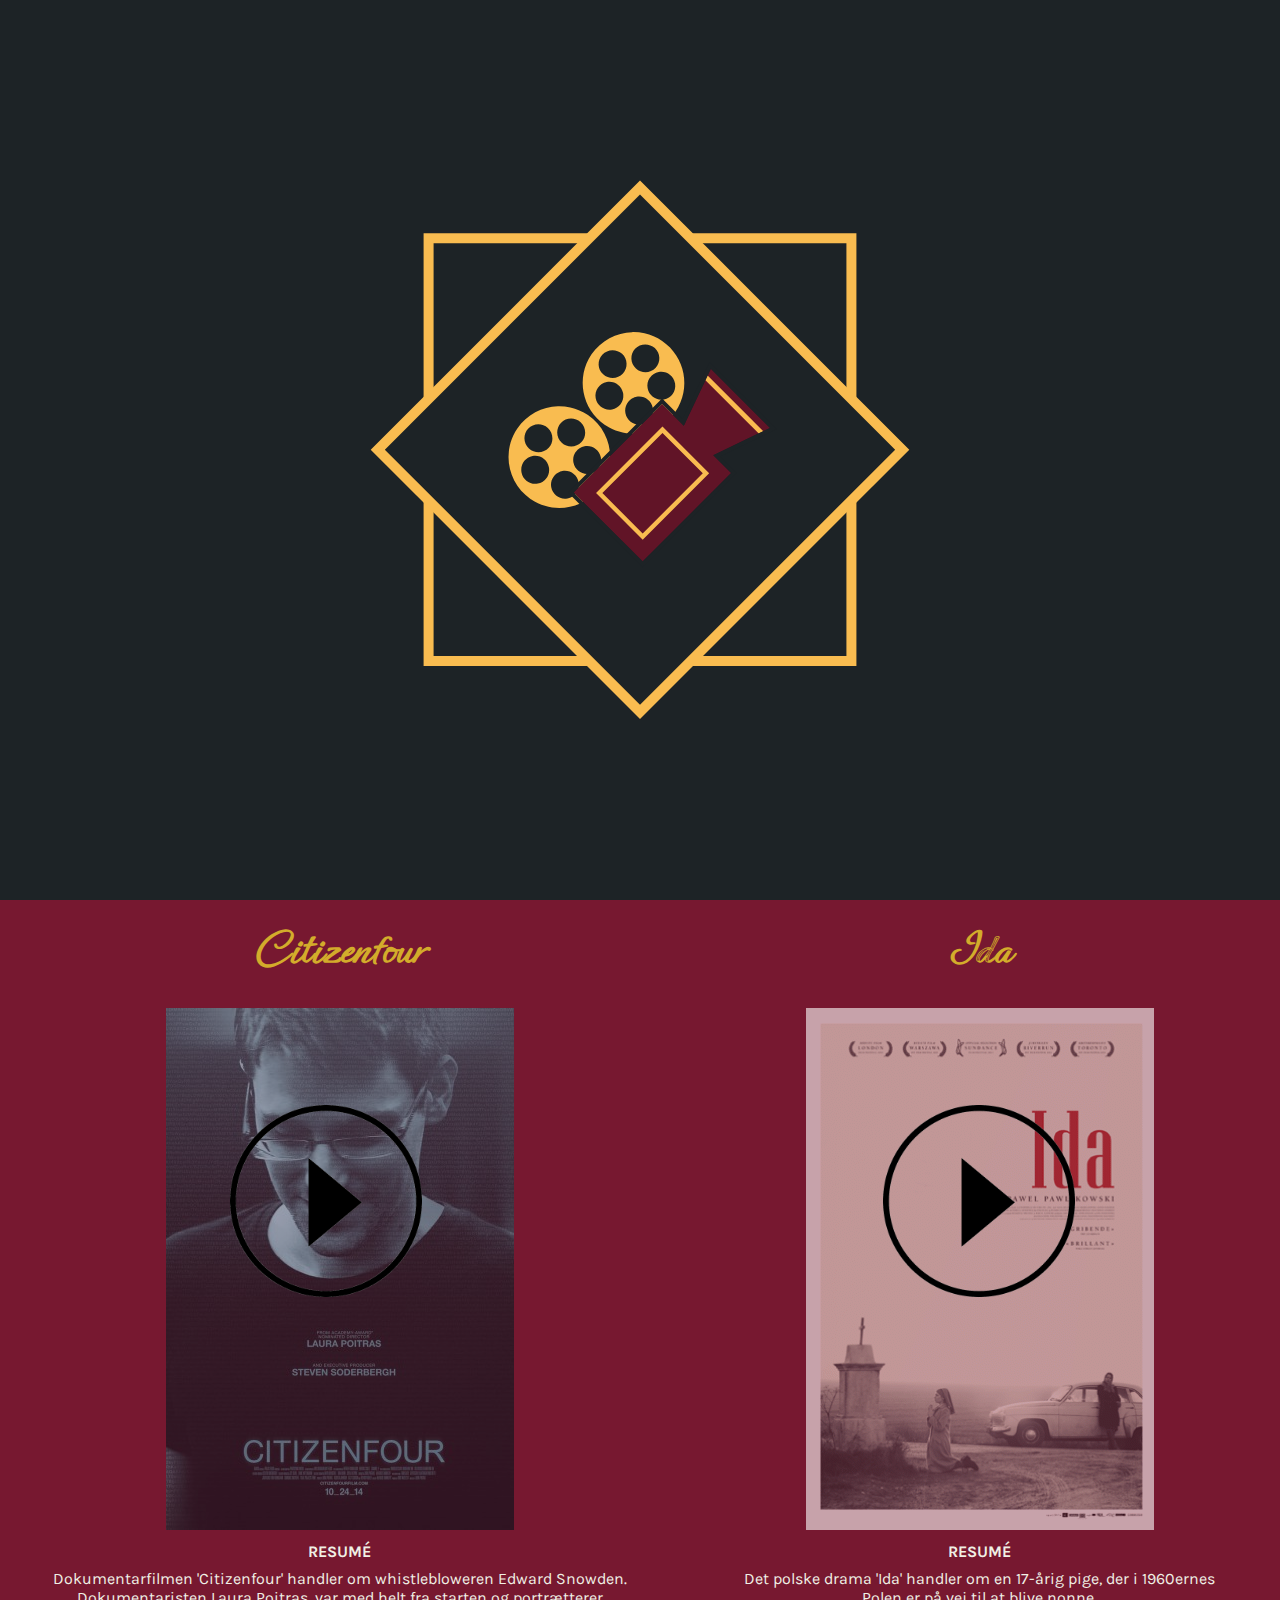
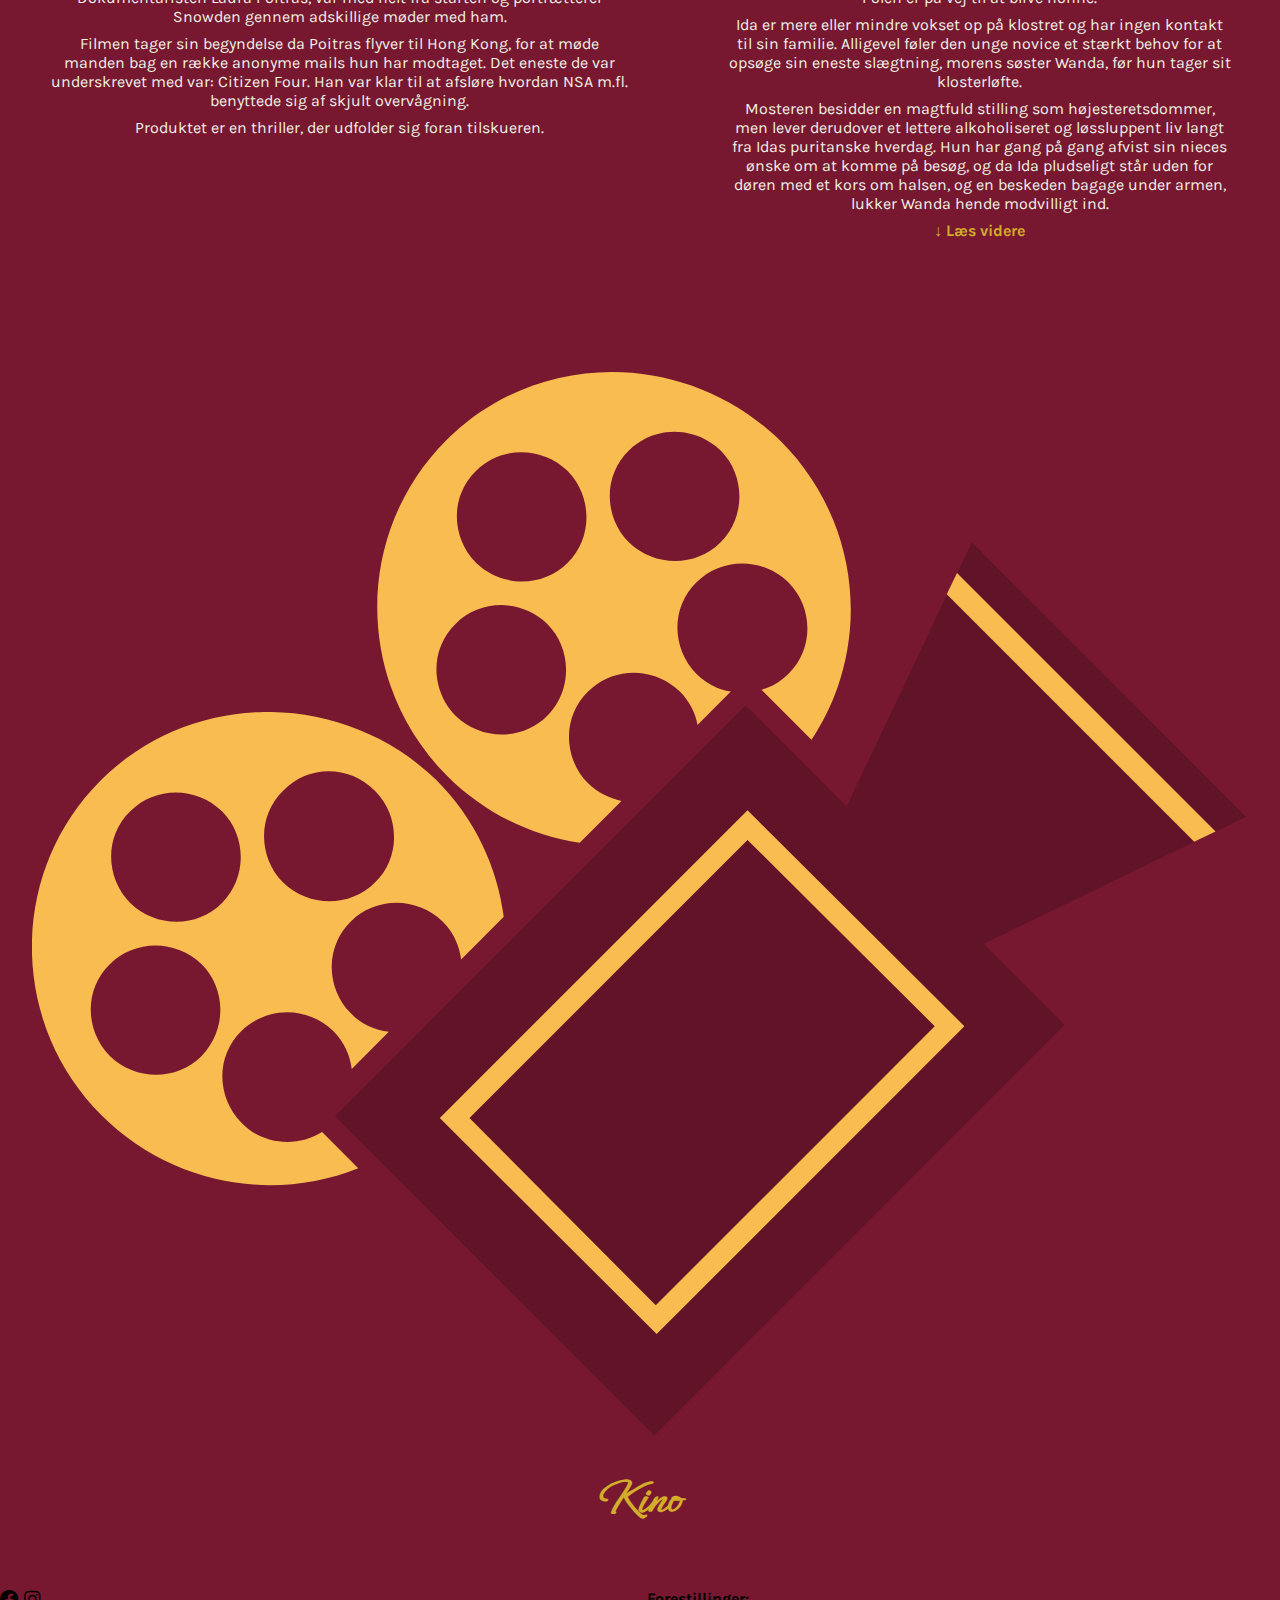
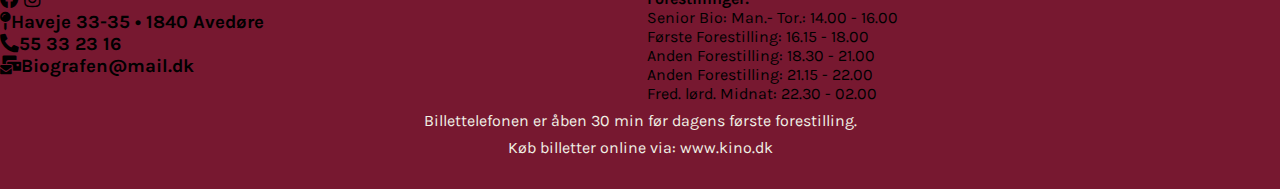
==== commit a3c73880: "Merge branch 'main' into jens2" ====
--- a/index.html
+++ b/index.html
@@ -199,9 +199,7 @@
             <div class="dot" onclick="clickChangeSlide(2)"></div>
             <div class="dot" onclick="clickChangeSlide(3)"></div>
         </div>
-
-
-    </header>
+    </section>
 
     <!-- aktuelle film section -->
 
--- a/assets/css/main.css
+++ b/assets/css/main.css
@@ -2,28 +2,69 @@
 @import url("https://fonts.googleapis.com/css2?family=Karla:wght@200&display=swap");
 @import url("https://fonts.googleapis.com/css2?family=Ephesis&display=swap");
 @import url("https://fonts.googleapis.com/css2?family=Karla:wght@200&display=swap");
-@keyframes fadeOut {
+@-webkit-keyframes fadeOut {
   100% {
     opacity: 0;
     visibility: hidden;
   }
 }
+@keyframes fadeOut {
+  100% {
+    opacity: 0;
+    visibility: hidden;
+  }
+}
+
+@-webkit-keyframes Rotation {
+  from {
+    -webkit-transform: rotateZ(0deg);
+            transform: rotateZ(0deg);
+  }
+  to {
+    -webkit-transform: rotateZ(360deg);
+            transform: rotateZ(360deg);
+  }
+}
 
 @keyframes Rotation {
   from {
-    transform: rotateZ(0deg);
+    -webkit-transform: rotateZ(0deg);
+            transform: rotateZ(0deg);
   }
   to {
-    transform: rotateZ(360deg);
+    -webkit-transform: rotateZ(360deg);
+            transform: rotateZ(360deg);
+  }
+}
+
+@-webkit-keyframes slideIn {
+  0% {
+    -webkit-transform: translate(-100vw, 0);
+            transform: translate(-100vw, 0);
+  }
+  100% {
+    -webkit-transform: translate(0, 0);
+            transform: translate(0, 0);
   }
 }
 
 @keyframes slideIn {
   0% {
-    transform: translate(-100vw, 0);
-  }
-  100% {
-    transform: translate(0, 0);
+    -webkit-transform: translate(-100vw, 0);
+            transform: translate(-100vw, 0);
+  }
+  100% {
+    -webkit-transform: translate(0, 0);
+            transform: translate(0, 0);
+  }
+}
+
+@-webkit-keyframes fadeIn {
+  0% {
+    background: rgba(255, 255, 255, 0.5);
+  }
+  100% {
+    background: rgba(255, 255, 255, 0.9);
   }
 }
 
@@ -41,7 +82,8 @@
   padding: 0;
   text-decoration: none;
   list-style: none;
-  box-sizing: border-box;
+  -webkit-box-sizing: border-box;
+          box-sizing: border-box;
   font-family: "Karla", sans-serif;
   outline: none;
 }
@@ -60,7 +102,8 @@
 
 body {
   background: #771830;
-  box-sizing: border-box;
+  -webkit-box-sizing: border-box;
+          box-sizing: border-box;
   font-family: 'Roboto', sans-serif;
   outline: none;
 }
@@ -73,9 +116,15 @@
   position: absolute;
   width: 100%;
   height: 100vh;
+  display: -webkit-box;
+  display: -ms-flexbox;
   display: flex;
-  justify-content: center;
-  align-items: center;
+  -webkit-box-pack: center;
+      -ms-flex-pack: center;
+          justify-content: center;
+  -webkit-box-align: center;
+      -ms-flex-align: center;
+          align-items: center;
   background-color: #1d2326;
   z-index: 90000;
 }
@@ -86,17 +135,24 @@
 
 .loader #wheel1,
 .loader #wheel2 {
-  animation-name: Rotation;
-  animation-duration: 1s;
-  animation-iteration-count: infinite;
-  animation-timing-function: linear;
-  animation-fill-mode: none;
-  transform-origin: center;
+  -webkit-animation-name: Rotation;
+          animation-name: Rotation;
+  -webkit-animation-duration: 1s;
+          animation-duration: 1s;
+  -webkit-animation-iteration-count: infinite;
+          animation-iteration-count: infinite;
+  -webkit-animation-timing-function: linear;
+          animation-timing-function: linear;
+  -webkit-animation-fill-mode: none;
+          animation-fill-mode: none;
+  -webkit-transform-origin: center;
+          transform-origin: center;
   transform-box: fill-box;
 }
 
 .loader.hidden {
-  animation: fadeOut 1s 2s ease forwards;
+  -webkit-animation: fadeOut 1s 2s ease forwards;
+          animation: fadeOut 1s 2s ease forwards;
 }
 
 svg {
@@ -105,17 +161,24 @@
 
 #wheel1,
 #wheel2 {
-  animation-name: Rotation;
-  animation-duration: 1s;
-  animation-iteration-count: infinite;
-  animation-timing-function: linear;
-  animation-fill-mode: none;
-  transform-origin: center;
+  -webkit-animation-name: Rotation;
+          animation-name: Rotation;
+  -webkit-animation-duration: 1s;
+          animation-duration: 1s;
+  -webkit-animation-iteration-count: infinite;
+          animation-iteration-count: infinite;
+  -webkit-animation-timing-function: linear;
+          animation-timing-function: linear;
+  -webkit-animation-fill-mode: none;
+          animation-fill-mode: none;
+  -webkit-transform-origin: center;
+          transform-origin: center;
   transform-box: fill-box;
 }
 
 .loader.hidden {
-  animation: fadeOut 2s 2s linear forwards;
+  -webkit-animation: fadeOut 2s 2s linear forwards;
+          animation: fadeOut 2s 2s linear forwards;
 }
 
 #zoomOut {
@@ -124,11 +187,16 @@
   height: 0vw;
   background-color: #611427;
   border-radius: 50%;
-  animation-name: zoomOut;
-  animation-duration: 0.1s;
-  animation-delay: 2s;
-  animation-timing-function: ease-out;
-  animation-fill-mode: forwards;
+  -webkit-animation-name: zoomOut;
+          animation-name: zoomOut;
+  -webkit-animation-duration: 0.1s;
+          animation-duration: 0.1s;
+  -webkit-animation-delay: 2s;
+          animation-delay: 2s;
+  -webkit-animation-timing-function: ease-out;
+          animation-timing-function: ease-out;
+  -webkit-animation-fill-mode: forwards;
+          animation-fill-mode: forwards;
 }
 
 #zoomOut footer {
@@ -145,7 +213,8 @@
   display: block;
   margin-left: auto;
   margin-right: auto;
-  transform: rotate(30deg);
+  -webkit-transform: rotate(30deg);
+          transform: rotate(30deg);
 }
 
 #zoomOut footer #logodiv h2 {
@@ -159,8 +228,10 @@
 }
 
 footer #gridfooter {
+  display: -ms-grid;
   display: grid;
-  grid-template-columns: auto auto;
+  -ms-grid-columns: auto auto;
+      grid-template-columns: auto auto;
   padding: 0;
 }
 
@@ -177,7 +248,9 @@
 
 #zoomOut footer #gridfooter .footerleft #social {
   color: #f0f0e5;
-  justify-content: center;
+  -webkit-box-pack: center;
+      -ms-flex-pack: center;
+          justify-content: center;
 }
 
 #zoomOut footer #gridfooter .footerleft i {
@@ -218,17 +291,24 @@
 
 footer #wheel1,
 footer #wheel2 {
-  animation-name: Rotation;
-  animation-duration: 1s;
-  animation-iteration-count: infinite;
-  animation-timing-function: linear;
-  animation-fill-mode: none;
-  transform-origin: center;
+  -webkit-animation-name: Rotation;
+          animation-name: Rotation;
+  -webkit-animation-duration: 1s;
+          animation-duration: 1s;
+  -webkit-animation-iteration-count: infinite;
+          animation-iteration-count: infinite;
+  -webkit-animation-timing-function: linear;
+          animation-timing-function: linear;
+  -webkit-animation-fill-mode: none;
+          animation-fill-mode: none;
+  -webkit-transform-origin: center;
+          transform-origin: center;
   transform-box: fill-box;
 }
 
 footer .loader.hidden {
-  animation: fadeOut 1s 2s ease forwards;
+  -webkit-animation: fadeOut 1s 2s ease forwards;
+          animation: fadeOut 1s 2s ease forwards;
 }
 
 @media screen and (max-width: 800px) {
@@ -243,24 +323,32 @@
 
 #wheel1,
 #wheel2 {
-  animation-name: Rotation;
-  animation-duration: 1s;
-  animation-iteration-count: infinite;
-  animation-timing-function: linear;
-  animation-fill-mode: none;
-  transform-origin: center;
+  -webkit-animation-name: Rotation;
+          animation-name: Rotation;
+  -webkit-animation-duration: 1s;
+          animation-duration: 1s;
+  -webkit-animation-iteration-count: infinite;
+          animation-iteration-count: infinite;
+  -webkit-animation-timing-function: linear;
+          animation-timing-function: linear;
+  -webkit-animation-fill-mode: none;
+          animation-fill-mode: none;
+  -webkit-transform-origin: center;
+          transform-origin: center;
 }
 
 @keyframes Rotation {
   from {
-    transform: rotateZ(0deg);
+    -webkit-transform: rotateZ(0deg);
+            transform: rotateZ(0deg);
   }
   to {
-    transform: rotateZ(360deg);
-  }
-}
-
-@keyframes zoomOut {
+    -webkit-transform: rotateZ(360deg);
+            transform: rotateZ(360deg);
+  }
+}
+
+@-webkit-keyframes zoomOut {
   0% {
     width: 0;
     height: 0;
@@ -273,6 +361,19 @@
   }
 }
 
+@keyframes zoomOut {
+  0% {
+    width: 0;
+    height: 0;
+    border-radius: 50%;
+  }
+  100% {
+    width: 100%;
+    height: 100vh;
+    border-radius: 0%;
+  }
+}
+
 @keyframes fadeOut {
   100% {
     background-color: #611427;
@@ -282,5 +383,6 @@
 }
 
 .loader.hidden {
-  animation: fadeOut 1s 2s ease forwards;
-}
+  -webkit-animation: fadeOut 1s 2s ease forwards;
+          animation: fadeOut 1s 2s ease forwards;
+}
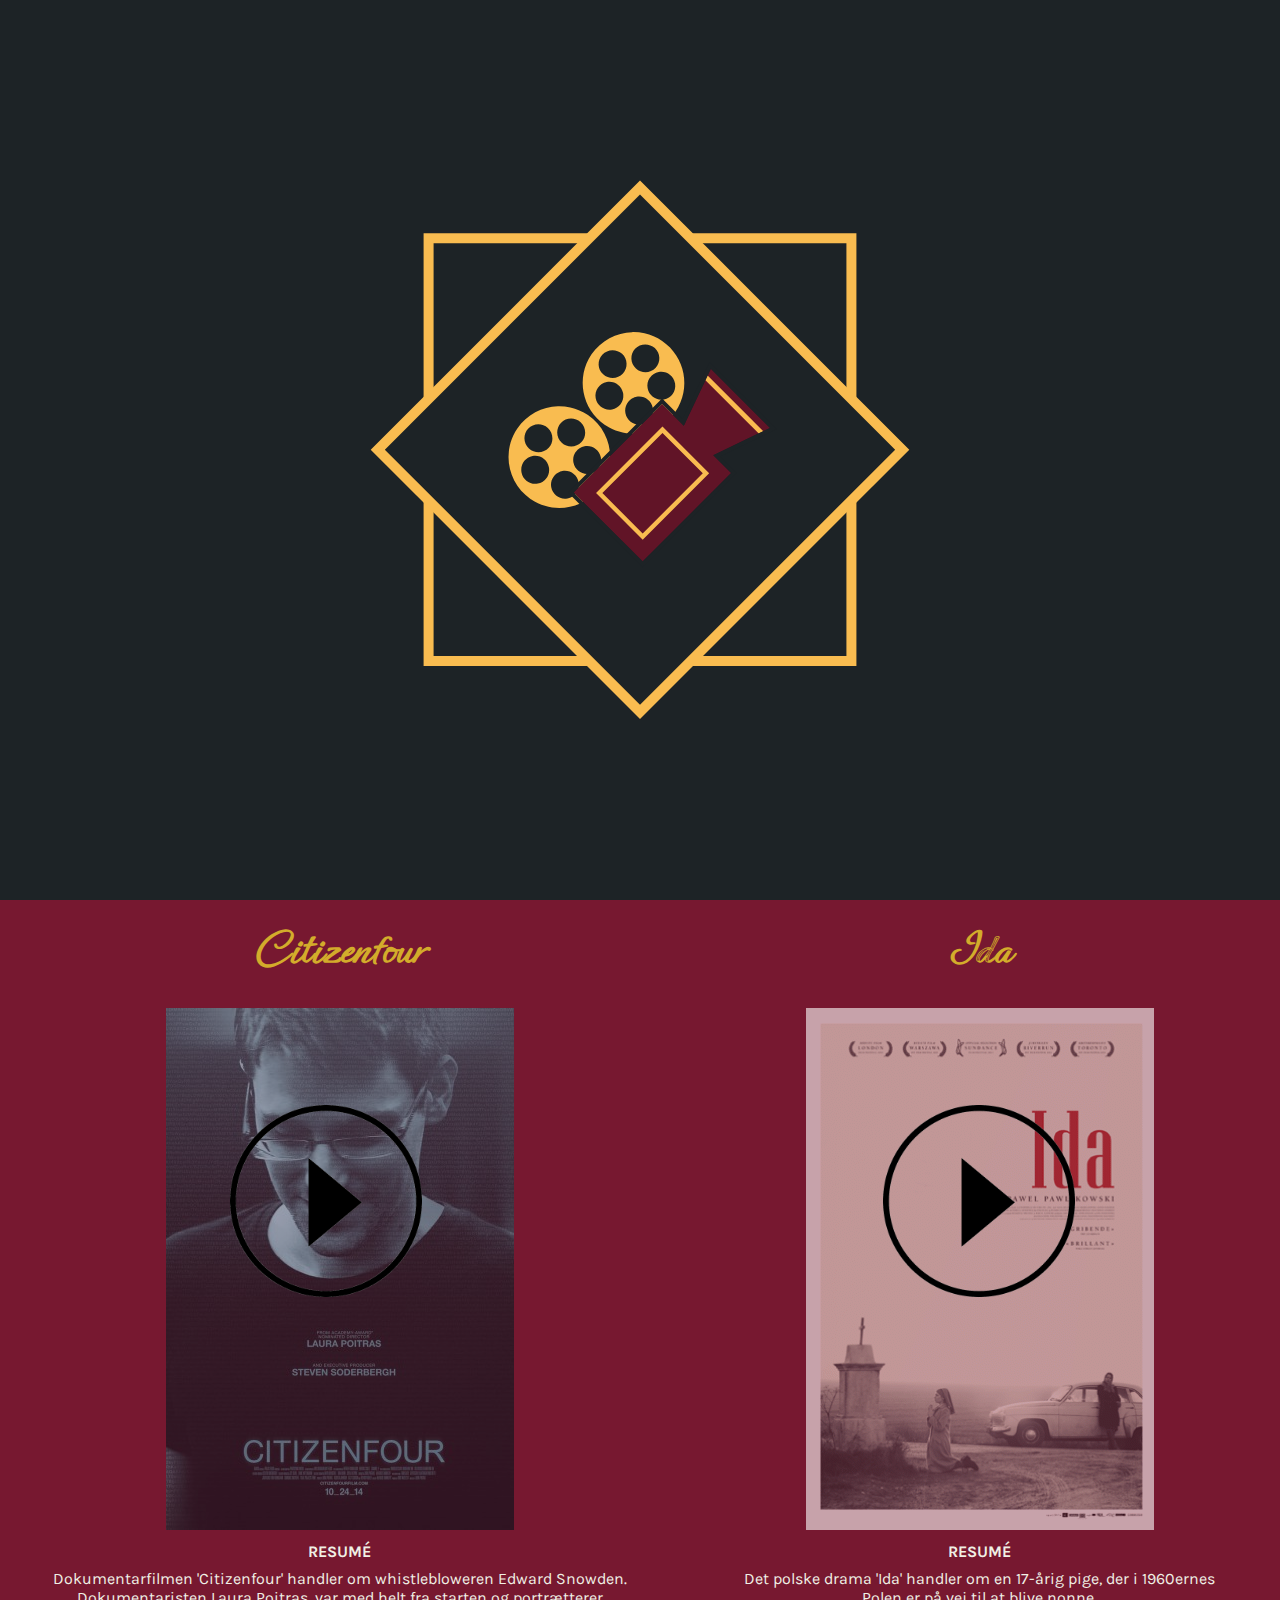
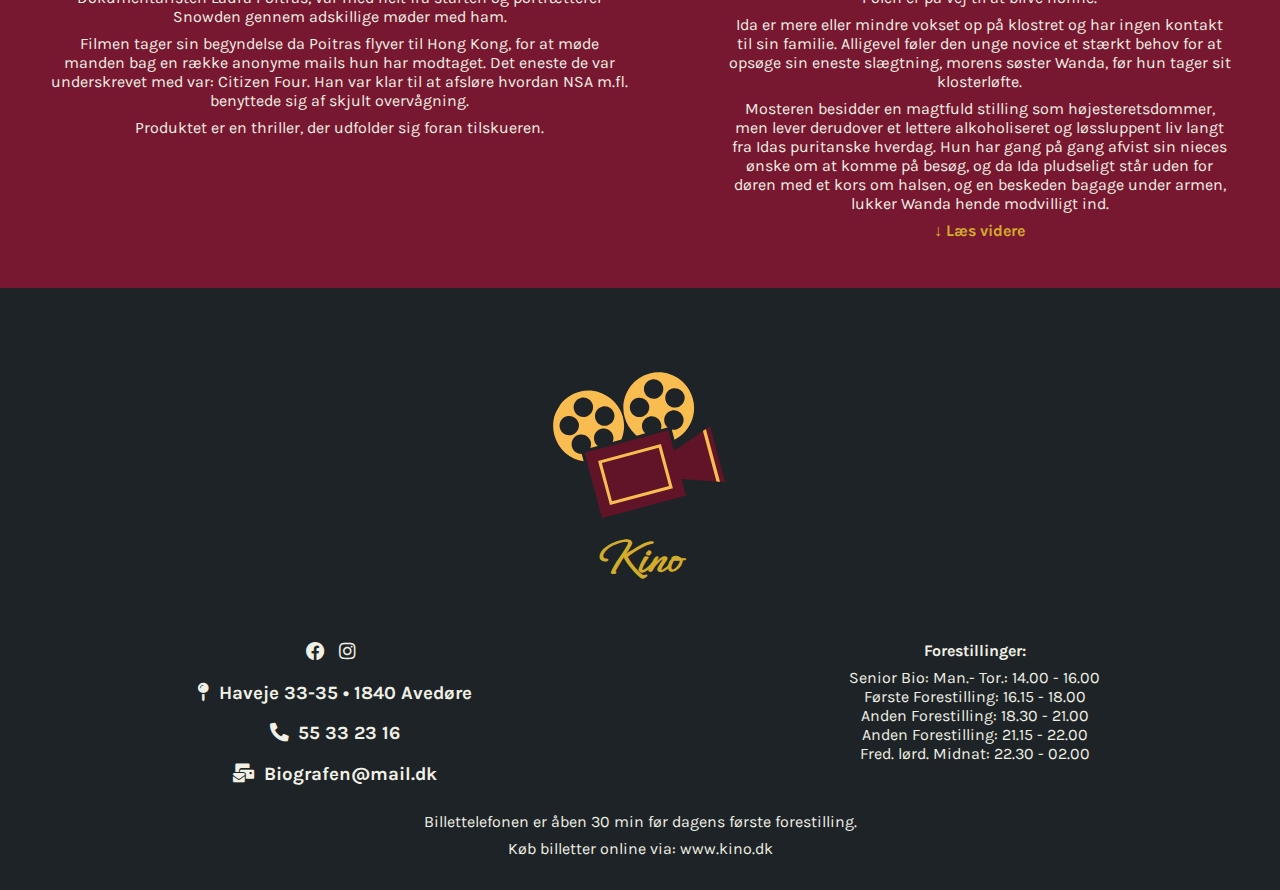
==== commit 580f08a0: "merge med emilie og final fixes" ====
--- a/index.html
+++ b/index.html
@@ -152,7 +152,7 @@
         </ul>
 
     <span id="burger">&#9776</span>
-</div>
+ </div>
 <nav id="navigation">
     <ul>
         <li id="kinoMain"><a href="about.html">Om kino</a>
--- a/assets/css/main.css
+++ b/assets/css/main.css
@@ -199,7 +199,7 @@
           animation-fill-mode: forwards;
 }
 
-#zoomOut footer {
+footer {
   background: #1d2326;
 }
 
@@ -208,7 +208,7 @@
   padding-top: 5em;
 }
 
-#zoomOut footer #logodiv img {
+footer #logodiv img {
   width: 15%;
   display: block;
   margin-left: auto;
@@ -217,7 +217,7 @@
           transform: rotate(30deg);
 }
 
-#zoomOut footer #logodiv h2 {
+footer #logodiv h2 {
   color: #d3ac2b;
   font-family: 'Ephesis', cursive;
   font-size: 3em;
@@ -235,33 +235,33 @@
   padding: 0;
 }
 
-#zoomOut footer #gridfooter .footerleft {
+footer #gridfooter .footerleft {
   padding: 0;
 }
 
-#zoomOut footer #gridfooter .footerleft h3 {
+footer #gridfooter .footerleft h3 {
   color: #f0f0e5;
   text-align: center;
   font-family: 'Karla', sans-serif;
   margin: 1em;
 }
 
-#zoomOut footer #gridfooter .footerleft #social {
+footer #gridfooter .footerleft #social {
   color: #f0f0e5;
   -webkit-box-pack: center;
       -ms-flex-pack: center;
           justify-content: center;
 }
 
-#zoomOut footer #gridfooter .footerleft i {
+footer #gridfooter .footerleft i {
   margin-right: 0.5em;
 }
 
-#zoomOut footer #gridfooter .footerleft i:hover {
+footer #gridfooter .footerleft i:hover {
   color: #d3ac2b;
 }
 
-#zoomOut footer #gridfooter article.footerright {
+footer #gridfooter article.footerright {
   padding: 0 !important;
   text-align: center;
   padding: 2em;
@@ -270,22 +270,22 @@
   color: #f0f0e5;
 }
 
-#zoomOut footer #gridfooter article.footerright #span {
+footer #gridfooter article.footerright #span {
   color: #f0f0e5;
   text-align: center;
   font-family: 'Karla', sans-serif;
   margin: 1em;
 }
 
-#zoomOut footer #gridfooter article.footerright h4 {
+footer #gridfooter article.footerright h4 {
   padding-bottom: 0.5em;
 }
 
-#zoomOut footer #gridfooter article.footerright li {
+footer #gridfooter article.footerright li {
   list-style: none;
 }
 
-#zoomOut footer svg {
+footer svg {
   width: 45vw;
 }
 
@@ -312,7 +312,7 @@
 }
 
 @media screen and (max-width: 800px) {
-  #zoomOut footer #gridfooter {
+  footer #gridfooter {
     display: block;
   }
 }
--- a/assets/css/index.css
+++ b/assets/css/index.css
@@ -1,360 +1,348 @@
 @import url("https://fonts.googleapis.com/css2?family=Ephesis&display=swap");
 @import url("https://fonts.googleapis.com/css2?family=Karla:wght@200&display=swap");
 @-webkit-keyframes fadeOut {
-    100% {
-        opacity: 0;
-        visibility: hidden;
-    }
-}
-
+  100% {
+    opacity: 0;
+    visibility: hidden;
+  }
+}
 @keyframes fadeOut {
-    100% {
-        opacity: 0;
-        visibility: hidden;
-    }
+  100% {
+    opacity: 0;
+    visibility: hidden;
+  }
 }
 
 @-webkit-keyframes Rotation {
-    from {
-        -webkit-transform: rotateZ(0deg);
-        transform: rotateZ(0deg);
-    }
-    to {
-        -webkit-transform: rotateZ(360deg);
-        transform: rotateZ(360deg);
-    }
+  from {
+    -webkit-transform: rotateZ(0deg);
+            transform: rotateZ(0deg);
+  }
+  to {
+    -webkit-transform: rotateZ(360deg);
+            transform: rotateZ(360deg);
+  }
 }
 
 @keyframes Rotation {
-    from {
-        -webkit-transform: rotateZ(0deg);
-        transform: rotateZ(0deg);
-    }
-    to {
-        -webkit-transform: rotateZ(360deg);
-        transform: rotateZ(360deg);
-    }
+  from {
+    -webkit-transform: rotateZ(0deg);
+            transform: rotateZ(0deg);
+  }
+  to {
+    -webkit-transform: rotateZ(360deg);
+            transform: rotateZ(360deg);
+  }
 }
 
 @-webkit-keyframes slideIn {
-    0% {
-        -webkit-transform: translate(-100vw, 0);
-        transform: translate(-100vw, 0);
-    }
-    100% {
-        -webkit-transform: translate(0, 0);
-        transform: translate(0, 0);
-    }
+  0% {
+    -webkit-transform: translate(-100vw, 0);
+            transform: translate(-100vw, 0);
+  }
+  100% {
+    -webkit-transform: translate(0, 0);
+            transform: translate(0, 0);
+  }
 }
 
 @keyframes slideIn {
-    0% {
-        -webkit-transform: translate(-100vw, 0);
-        transform: translate(-100vw, 0);
-    }
-    100% {
-        -webkit-transform: translate(0, 0);
-        transform: translate(0, 0);
-    }
+  0% {
+    -webkit-transform: translate(-100vw, 0);
+            transform: translate(-100vw, 0);
+  }
+  100% {
+    -webkit-transform: translate(0, 0);
+            transform: translate(0, 0);
+  }
 }
 
 @-webkit-keyframes fadeIn {
-    0% {
-        background: rgba(255, 255, 255, 0.5);
-    }
-    100% {}
-    100% {
-        -webkit-transform: translate(0, 0);
-        transform: translate(0, 0);
-    }
-}
-
-@-webkit-keyframes fadeIn {
-    0% {
-        background: rgba(255, 255, 255, 0.5);
-    }
-    100% {
-        background: rgba(255, 255, 255, 0.9);
-    }
+  0% {
+    background: rgba(255, 255, 255, 0.5);
+  }
+  100% {
+    background: rgba(255, 255, 255, 0.9);
+  }
 }
 
 @keyframes fadeIn {
-    0% {
-        background: rgba(255, 255, 255, 0.5);
-    }
-    100% {
-        background: rgba(255, 255, 255, 0.9);
-    }
+  0% {
+    background: rgba(255, 255, 255, 0.5);
+  }
+  100% {
+    background: rgba(255, 255, 255, 0.9);
+  }
 }
 
 .slideshow {
-    display: -webkit-box;
-    display: -ms-flexbox;
-    display: flex;
-    position: relative;
-    width: 100%;
-    height: 70vh;
-    -webkit-box-pack: center;
-    -ms-flex-pack: center;
-    justify-content: center;
-    -webkit-box-align: center;
-    -ms-flex-align: center;
-    align-items: center;
+  display: -webkit-box;
+  display: -ms-flexbox;
+  display: flex;
+  position: relative;
+  width: 100%;
+  height: 70vh;
+  -webkit-box-pack: center;
+      -ms-flex-pack: center;
+          justify-content: center;
+  -webkit-box-align: center;
+      -ms-flex-align: center;
+          align-items: center;
 }
 
 .slideshow .slide {
+  position: absolute;
+  width: 100%;
+  height: 70vh;
+  display: none;
+  z-index: 1;
+  -webkit-box-pack: center;
+      -ms-flex-pack: center;
+          justify-content: center;
+}
+
+.slideshow .active-slide {
+  z-index: 10;
+  display: -webkit-box;
+  display: -ms-flexbox;
+  display: flex;
+  -webkit-animation: slideIn 2s cubic-bezier(0.7, 0, 0.3, 1) 0s 1 forwards;
+          animation: slideIn 2s cubic-bezier(0.7, 0, 0.3, 1) 0s 1 forwards;
+}
+
+.slideshow .prev-slide {
+  display: -webkit-box;
+  display: -ms-flexbox;
+  display: flex;
+}
+
+.slideshow .dot-cont {
+  position: absolute;
+  z-index: 10;
+  bottom: 5px;
+  width: 100px;
+  height: 20px;
+  display: -webkit-box;
+  display: -ms-flexbox;
+  display: flex;
+  -webkit-box-pack: center;
+      -ms-flex-pack: center;
+          justify-content: center;
+  -webkit-box-align: center;
+      -ms-flex-align: center;
+          align-items: center;
+  border-radius: 10px;
+}
+
+.slideshow .dot-cont .dot {
+  margin: 5px;
+  width: 50%;
+  height: 75%;
+  border-radius: 50%;
+  background: #d3ac2b;
+}
+
+.slideshow .dot-cont .dot:hover {
+  cursor: pointer;
+  background: white;
+}
+
+.slideshow .dot-cont .dot .active-dot {
+  -webkit-animation: fadeIn 1s cubic-bezier(0.7, 0, 0.3, 1) 0s 1 forwards;
+          animation: fadeIn 1s cubic-bezier(0.7, 0, 0.3, 1) 0s 1 forwards;
+}
+
+h2 {
+  color: #d3ac2b;
+  font-family: 'Ephesis', cursive;
+  font-size: 3em;
+  text-align: center;
+  padding: 3vh;
+}
+
+p {
+  color: #f0f0e5;
+  font-family: 'Karla', sans-serif;
+  margin-top: 0.5em;
+}
+
+a {
+  text-decoration: none;
+  color: #d3ac2b;
+  font-weight: bold;
+}
+
+a:hover {
+  color: #f0f0e5;
+}
+
+.figuregrid {
+  display: -ms-grid;
+  display: grid;
+  -ms-grid-columns: auto auto;
+      grid-template-columns: auto auto;
+  position: relative;
+}
+
+.figuregrid figure {
+  margin: 3em;
+  text-align: center;
+}
+
+.figuregrid figure .boldp {
+  font-weight: bold;
+}
+
+.figuregrid figure img {
+  max-width: 80%;
+  height: auto;
+  opacity: 0.6;
+}
+
+.figuregrid figure #playvideo1 {
+  position: absolute;
+  width: 15%;
+  top: 25%;
+  left: 18%;
+  opacity: 1;
+}
+
+.figuregrid figure #playvideo2 {
+  position: absolute;
+  width: 15%;
+  top: 25%;
+  left: 69%;
+  opacity: 1;
+}
+
+.figuregrid figure .texthidden {
+  display: none;
+}
+
+.video.active {
+  visibility: visible;
+}
+
+.video {
+  position: fixed;
+  top: 50%;
+  left: 50%;
+  -webkit-transform: translate(-50%, -50%);
+          transform: translate(-50%, -50%);
+  z-index: 10;
+  background: rgba(0, 0, 0, 0.95);
+  width: 100%;
+  height: 100%;
+  display: -webkit-box;
+  display: -ms-flexbox;
+  display: flex;
+  -webkit-box-pack: center;
+      -ms-flex-pack: center;
+          justify-content: center;
+  -webkit-box-align: center;
+      -ms-flex-align: center;
+          align-items: center;
+  visibility: hidden;
+}
+
+.video video {
+  position: relative;
+  max-width: 60%;
+  outline: none;
+}
+
+.close {
+  position: absolute;
+  right: 50px;
+  cursor: pointer;
+  -webkit-filter: invert(1);
+          filter: invert(1);
+  max-width: 40px;
+  margin-right: 10%;
+  margin-bottom: 30%;
+}
+
+#aboutHeader {
+  height: 80vh;
+  background: url("/assets/images/Biograf (1).jpg");
+  background-size: cover;
+}
+
+h1 {
+  color: #d3ac2b;
+  font-family: 'Ephesis', cursive;
+  font-size: 3em;
+  text-align: center;
+  padding: 3vh;
+  font-size: 4em;
+  margin: 0;
+  padding-bottom: 0;
+}
+
+#about figure {
+  display: -ms-grid;
+  display: grid;
+  -ms-grid-columns: 50% 50%;
+      grid-template-columns: 50% 50%;
+  margin: 3em;
+}
+
+#about figure img {
+  width: 100%;
+}
+
+#about figure p {
+  -webkit-column-count: 2;
+          column-count: 2;
+  padding: 0 1.5em;
+}
+
+#about figure figcaption {
+  border: 2px solid #1d2326;
+}
+
+#filmHeader {
+  height: 80vh;
+  background: url("/assets/images/Kultur_3D-film_06-0_423539a.jpg");
+  background-size: cover;
+}
+
+@media screen and (max-width: 1200px) and (min-width: 800px) {
+  .figuregrid {
+    display: block;
+  }
+  .figuregrid img#playvideo1 {
     position: absolute;
-    width: 100%;
-    height: 70vh;
-    display: none;
-    z-index: 1;
-    -webkit-box-pack: center;
-    -ms-flex-pack: center;
-    justify-content: center;
-}
-
-.slideshow .active-slide {
-    z-index: 10;
-    display: -webkit-box;
-    display: -ms-flexbox;
-    display: flex;
-    -webkit-animation: slideIn 2s cubic-bezier(0.7, 0, 0.3, 1) 0s 1 forwards;
-    animation: slideIn 2s cubic-bezier(0.7, 0, 0.3, 1) 0s 1 forwards;
-}
-
-.slideshow .prev-slide {
-    display: -webkit-box;
-    display: -ms-flexbox;
-    display: flex;
-}
-
-.slideshow .dot-cont {
+    width: 25%;
+    top: 15%;
+    left: 38%;
+    opacity: 1;
+  }
+  .figuregrid img#playvideo2 {
     position: absolute;
-    z-index: 10;
-    bottom: 5px;
-    width: 100px;
-    height: 20px;
-    display: -webkit-box;
-    display: -ms-flexbox;
-    display: flex;
-    -webkit-box-pack: center;
-    -ms-flex-pack: center;
-    justify-content: center;
-    -webkit-box-align: center;
-    -ms-flex-align: center;
-    align-items: center;
-    border-radius: 10px;
-}
-
-.slideshow .dot-cont .dot {
-    margin: 5px;
-    width: 50%;
-    height: 75%;
-    border-radius: 50%;
-    background: #d3ac2b;
-}
-
-.slideshow .dot-cont .dot:hover {
-    cursor: pointer;
-    background: white;
-}
-
-.slideshow .dot-cont .dot .active-dot {
-    -webkit-animation: fadeIn 1s cubic-bezier(0.7, 0, 0.3, 1) 0s 1 forwards;
-    animation: fadeIn 1s cubic-bezier(0.7, 0, 0.3, 1) 0s 1 forwards;
-}
-
-h2 {
-    color: #d3ac2b;
-    font-family: 'Ephesis', cursive;
-    font-size: 3em;
-    text-align: center;
-    padding: 3vh;
-}
-
-p {
-    color: #f0f0e5;
-    font-family: 'Karla', sans-serif;
-    margin-top: 0.5em;
-}
-
-a {
-    text-decoration: none;
-    color: #d3ac2b;
-    font-weight: bold;
-}
-
-a:hover {
-    color: #f0f0e5;
-}
-
-.figuregrid {
-    display: -ms-grid;
-    display: grid;
-    -ms-grid-columns: auto auto;
-    grid-template-columns: auto auto;
-    position: relative;
-}
-
-.figuregrid figure {
-    margin: 3em;
-    text-align: center;
-}
-
-.figuregrid figure .boldp {
-    font-weight: bold;
-}
-
-.figuregrid figure img {
-    max-width: 80%;
-    height: auto;
-    opacity: 0.6;
-}
-
-.figuregrid figure #playvideo1 {
+    width: 25%;
+    top: 65%;
+    left: 38%;
+    opacity: 1;
+  }
+}
+
+@media screen and (max-width: 800px) {
+  .figuregrid {
+    display: block;
+  }
+  .figuregrid img#playvideo1 {
     position: absolute;
-    width: 15%;
-    top: 25%;
-    left: 18%;
+    width: 25%;
+    top: 15%;
+    left: 38%;
     opacity: 1;
-}
-
-.figuregrid figure #playvideo2 {
+  }
+  .figuregrid img#playvideo2 {
     position: absolute;
-    width: 15%;
-    top: 25%;
-    left: 69%;
+    width: 25%;
+    top: 65%;
+    left: 38%;
     opacity: 1;
-}
-
-.figuregrid figure .texthidden {
-    display: none;
-}
-
-.video.active {
-    visibility: visible;
-}
-
-.video {
-    position: fixed;
-    top: 50%;
-    left: 50%;
-    -webkit-transform: translate(-50%, -50%);
-    transform: translate(-50%, -50%);
-    z-index: 10;
-    background: rgba(0, 0, 0, 0.95);
-    width: 100%;
-    height: 100%;
-    display: -webkit-box;
-    display: -ms-flexbox;
-    display: flex;
-    -webkit-box-pack: center;
-    -ms-flex-pack: center;
-    justify-content: center;
-    -webkit-box-align: center;
-    -ms-flex-align: center;
-    align-items: center;
-    visibility: hidden;
-}
-
-.video video {
-    position: relative;
-    max-width: 60%;
-    outline: none;
-}
-
-.close {
-    position: absolute;
-    right: 50px;
-    cursor: pointer;
-    -webkit-filter: invert(1);
-    filter: invert(1);
-    max-width: 40px;
-    margin-right: 10%;
-    margin-bottom: 30%;
-}
-
-#aboutHeader {
-    height: 80vh;
-    background: url("/assets/images/Biograf (1).jpg");
-    background-size: cover;
-}
-
-h1 {
-    color: #d3ac2b;
-    font-family: 'Ephesis', cursive;
-    font-size: 3em;
-    text-align: center;
-    padding: 3vh;
-    font-size: 4em;
-    margin: 0;
-    padding-bottom: 0;
-}
-
-#about figure {
-    display: -ms-grid;
-    display: grid;
-    -ms-grid-columns: 50% 50%;
-    grid-template-columns: 50% 50%;
-    margin: 3em;
-}
-
-#about figure img {
-    width: 100%;
-}
-
-#about figure p {
-    -webkit-column-count: 2;
-    column-count: 2;
-    padding: 0 1.5em;
-}
-
-#about figure figcaption {
-    border: 2px solid #1d2326;
-}
-
-#filmHeader {
-    height: 80vh;
-    background: url("/assets/images/Kultur_3D-film_06-0_423539a.jpg");
-    background-size: cover;
-}
-
-@media screen and (max-width: 1200px) and (min-width: 800px) {
-    .figuregrid {
-        display: block;
-    }
-    .figuregrid img#playvideo1 {
-        position: absolute;
-        width: 25%;
-        top: 15%;
-        left: 38%;
-        opacity: 1;
-    }
-    .figuregrid img#playvideo2 {
-        position: absolute;
-        width: 25%;
-        top: 65%;
-        left: 38%;
-        opacity: 1;
-    }
-}
-
-@media screen and (max-width: 800px) {
-    .figuregrid {
-        display: block;
-    }
-    .figuregrid img#playvideo1 {
-        position: absolute;
-        width: 25%;
-        top: 15%;
-        left: 38%;
-        opacity: 1;
-    }
-    .figuregrid img#playvideo2 {
-        position: absolute;
-        width: 25%;
-        top: 65%;
-        left: 38%;
-        opacity: 1;
-    }
-}+  }
+}
